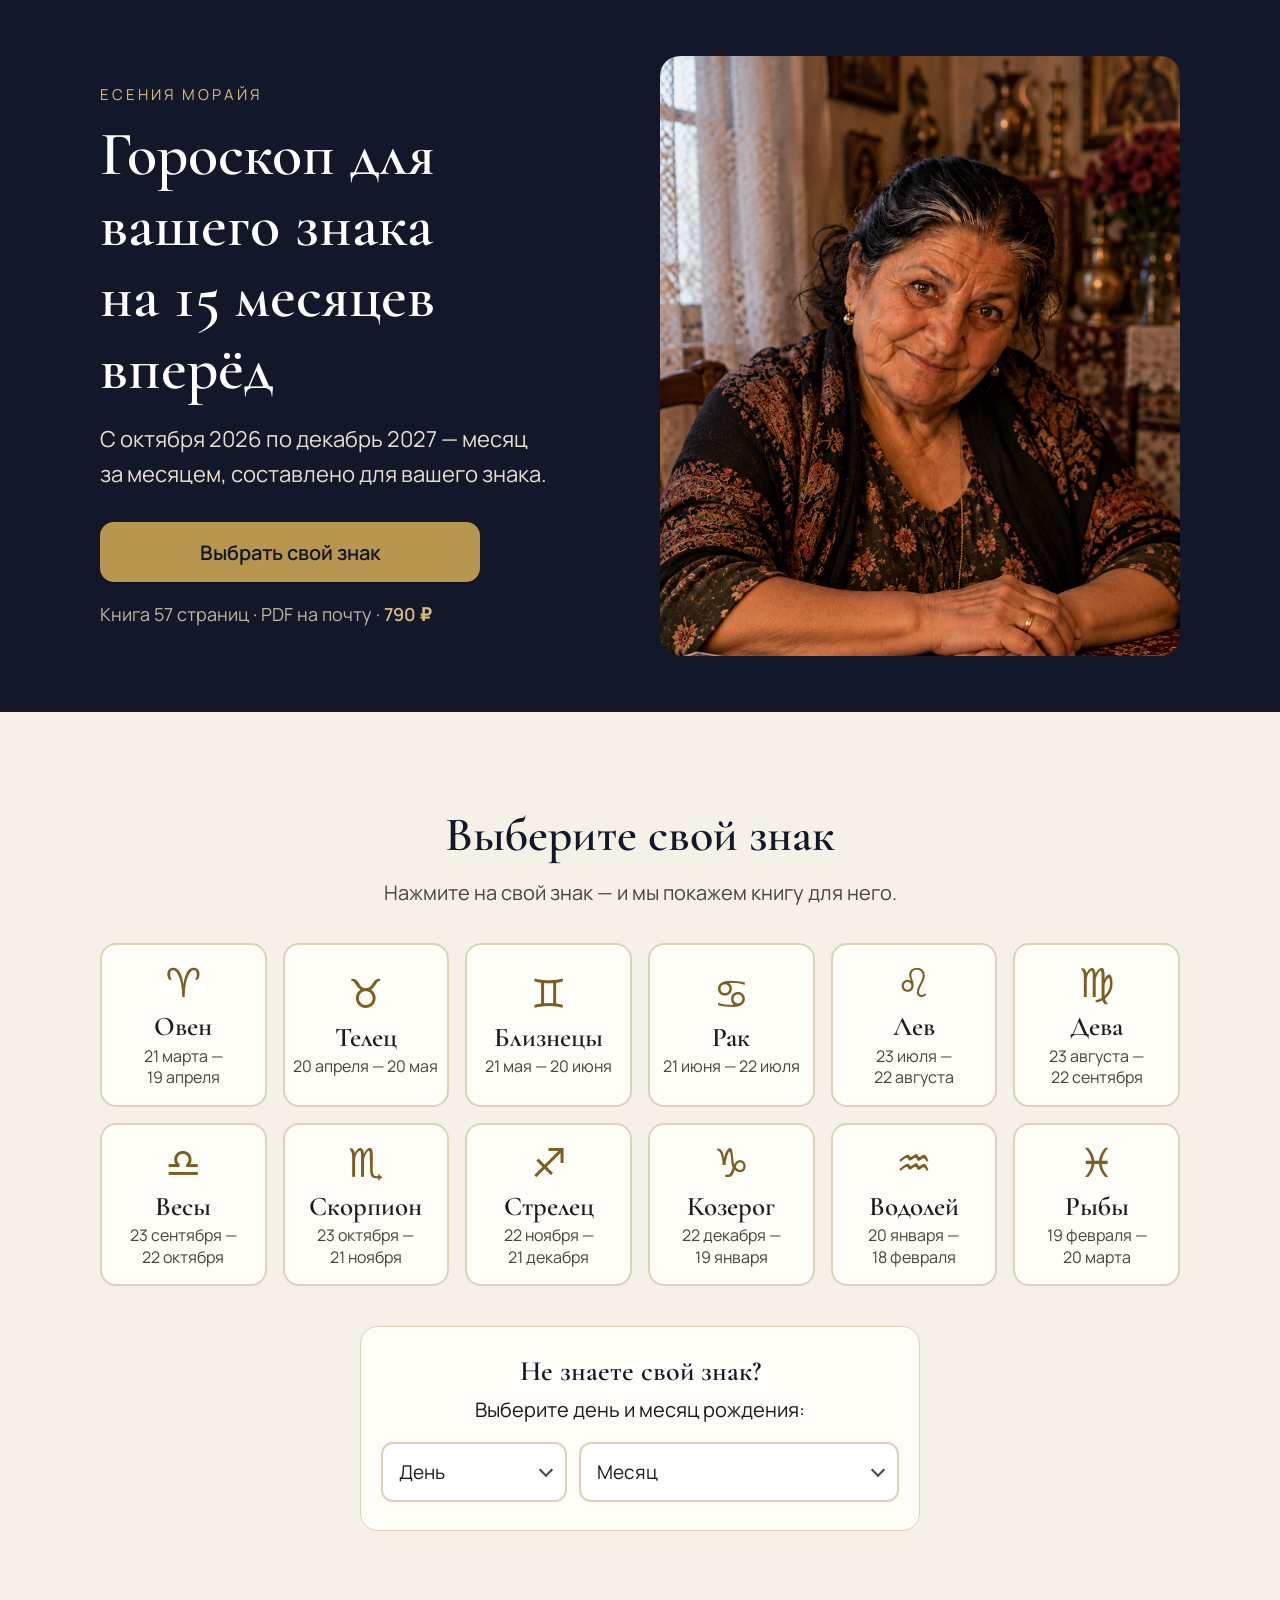
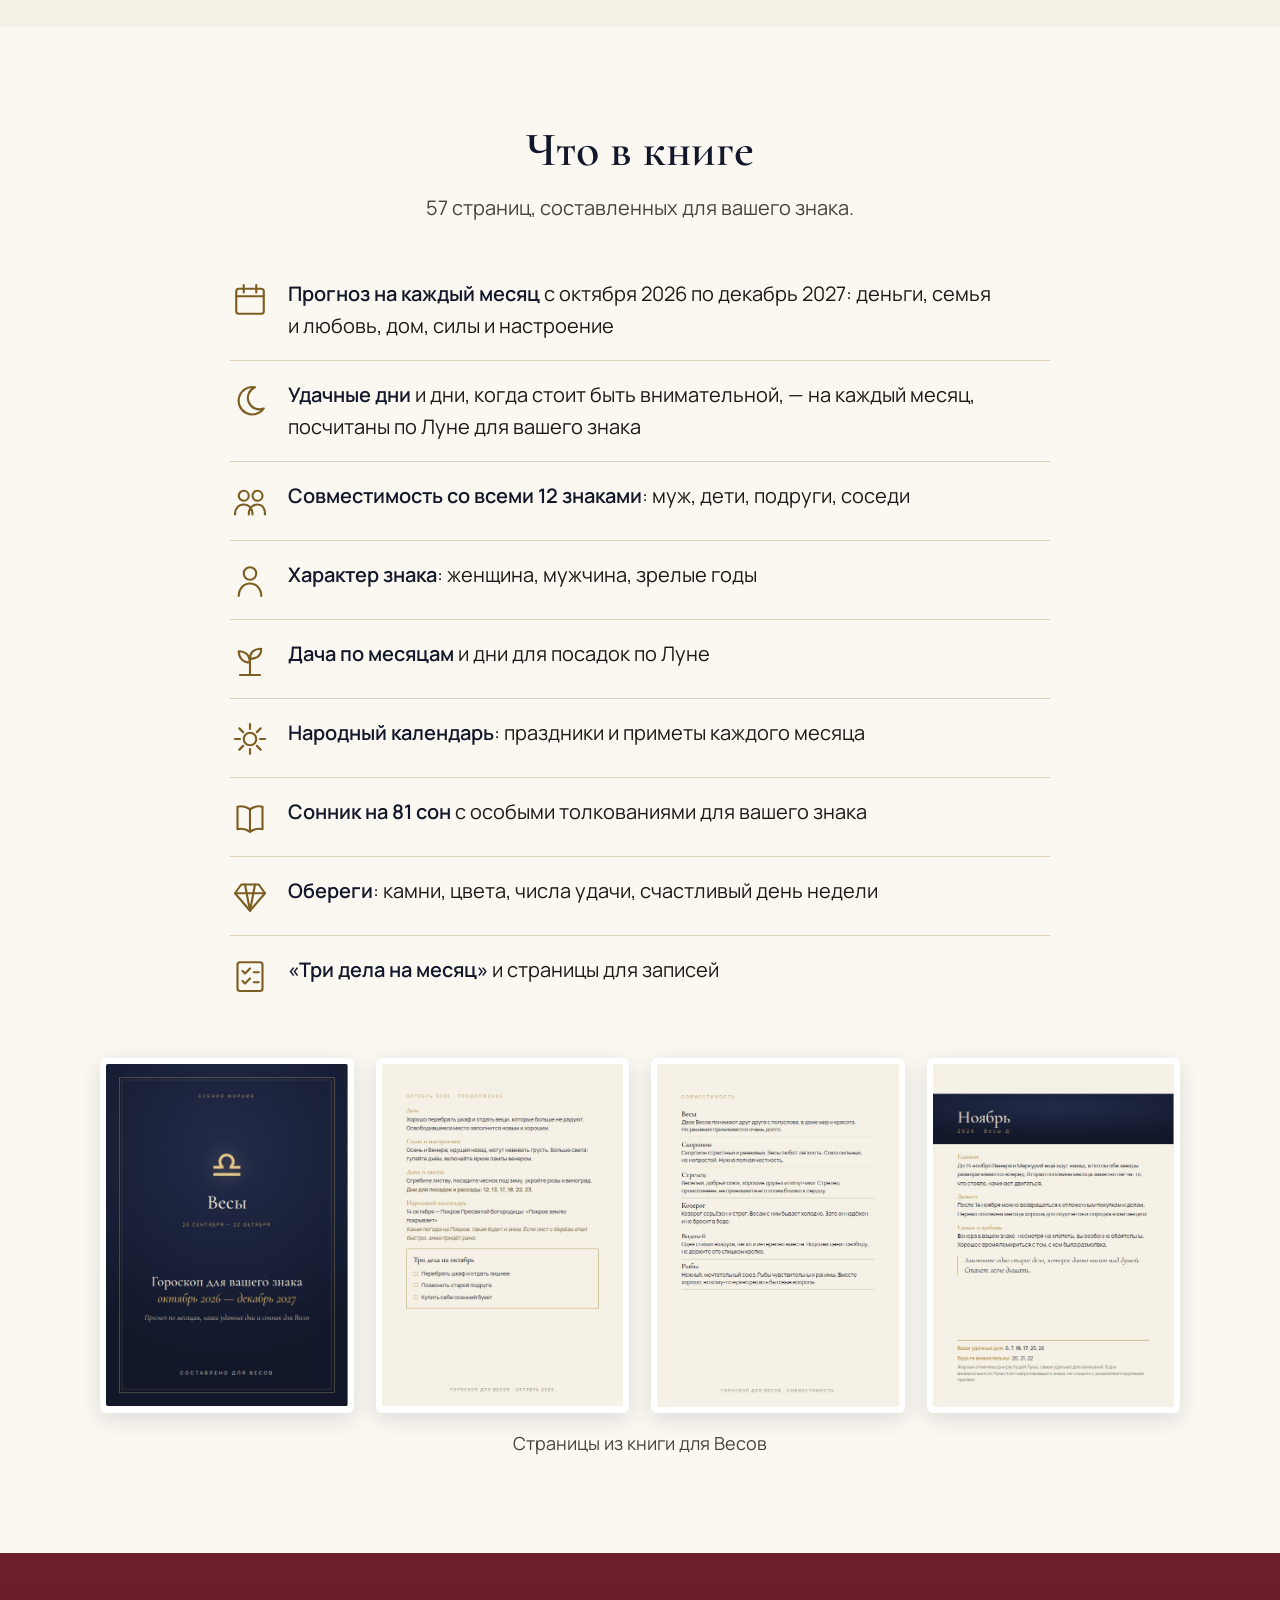
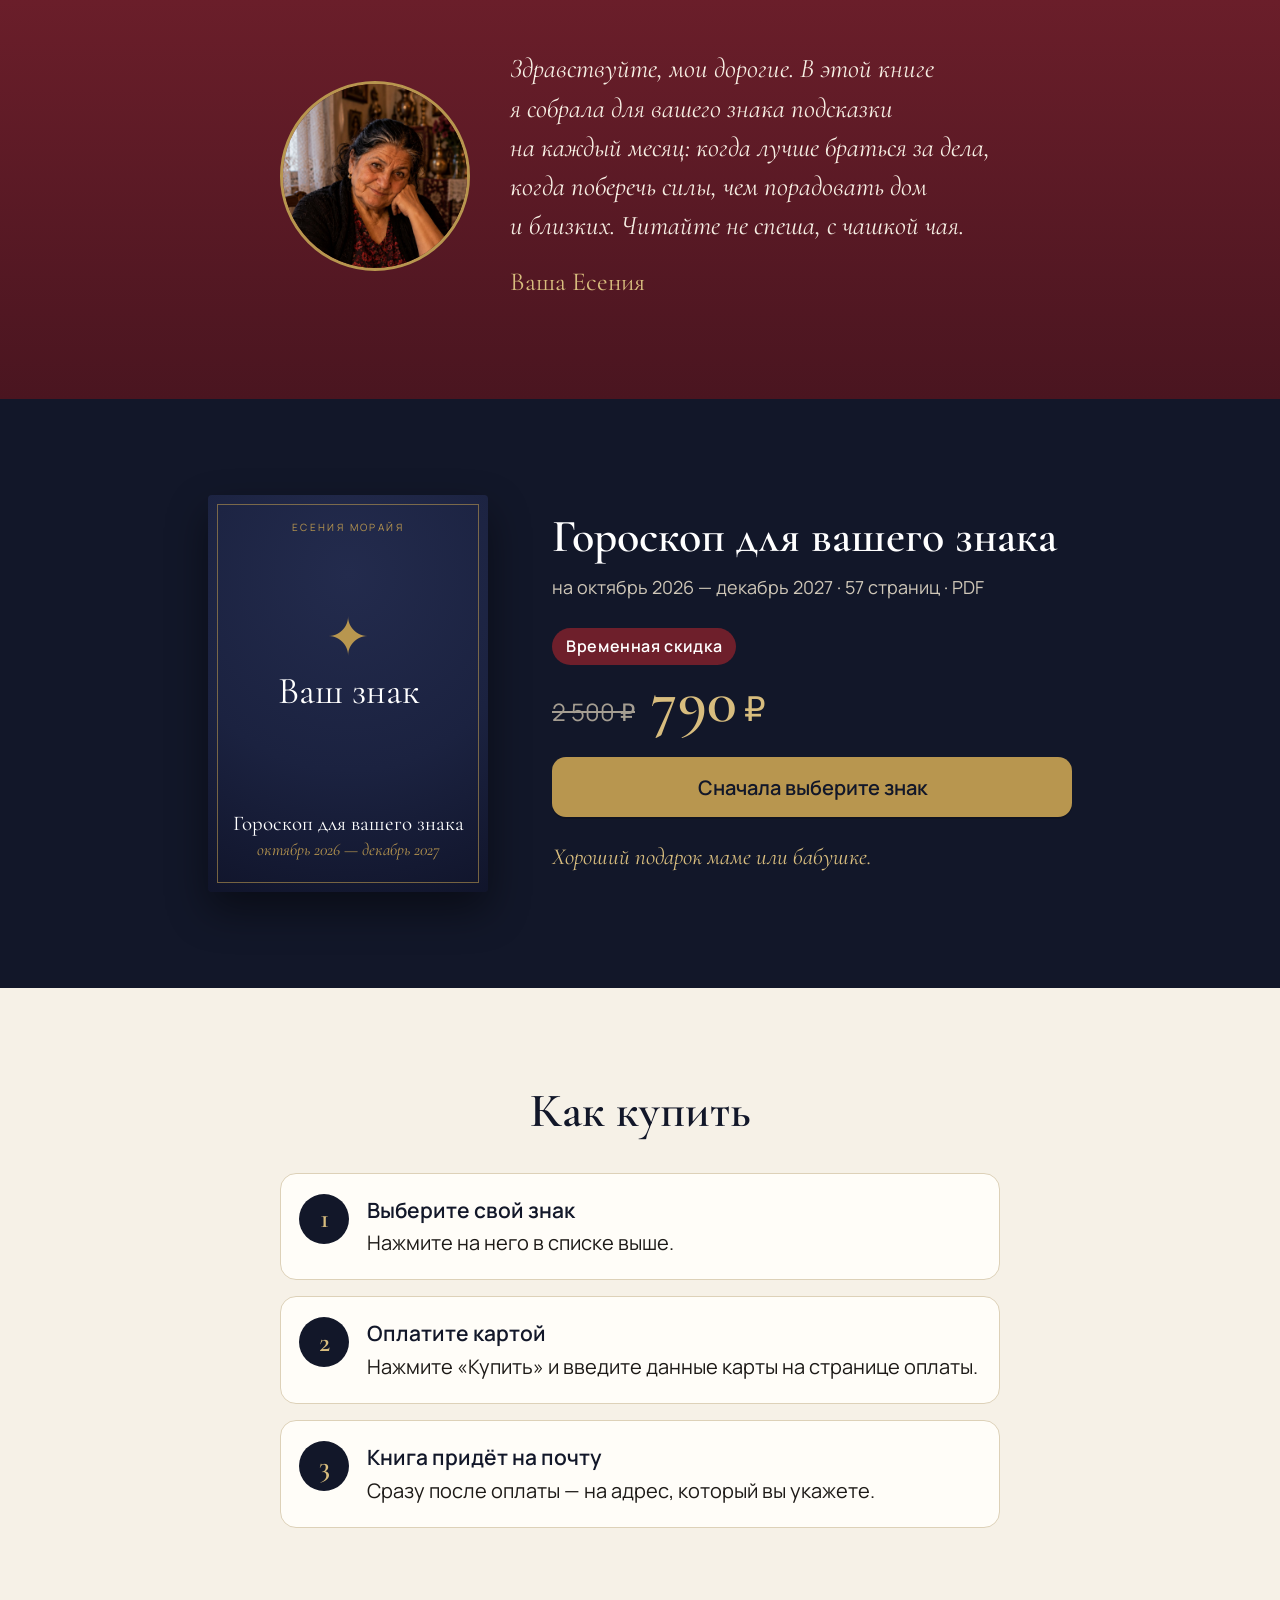
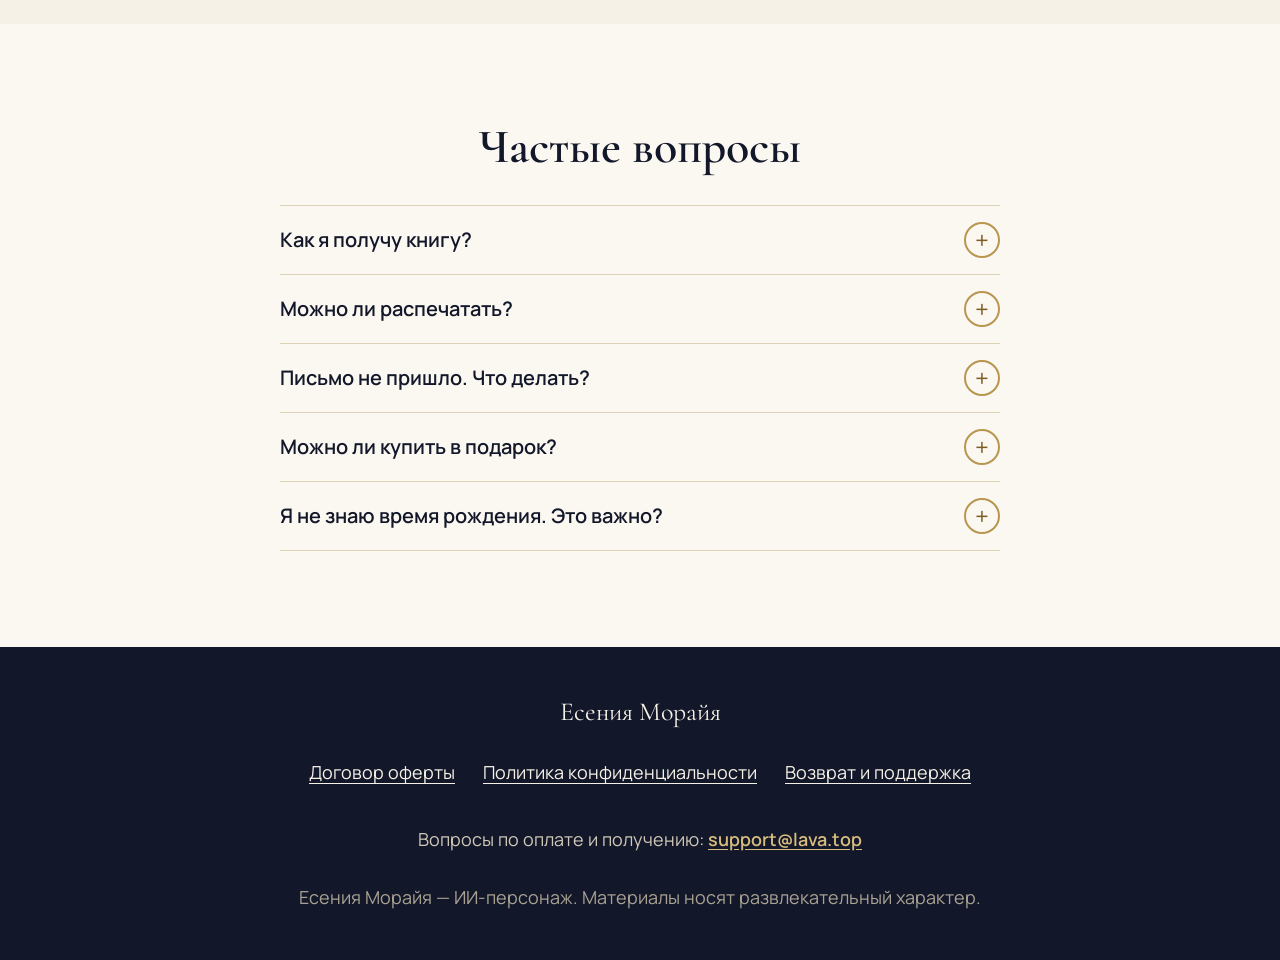
==== index.html @ c0a94998 "Сайт Есении Морайи: гороскопы для 12 знаков Co-Authored-By: Claude Opus 5.5 (1M context) <noreply@an" ====
<!doctype html>
<html lang="ru">
<head>
<meta charset="utf-8">
<meta name="viewport" content="width=device-width, initial-scale=1">
<title>Есения Морайя — гороскоп для вашего знака</title>
<meta name="description" content="Гороскоп для вашего знака на октябрь 2026 — декабрь 2027: 57 страниц. Прогноз на каждый месяц, удачные дни, совместимость, дача по Луне, сонник. PDF на почту.">
<meta property="og:type" content="website">
<meta property="og:title" content="Есения Морайя — гороскоп для вашего знака">
<meta property="og:description" content="Гороскоп для вашего знака на 15 месяцев вперёд: с октября 2026 по декабрь 2027. Книга в PDF, составлена для каждого из 12 знаков.">
<meta property="og:image" content="https://topport1.github.io/esenia-moraya/img/esenia-1.jpg">
<meta name="theme-color" content="#121729">
<link rel="icon" href="data:image/svg+xml,%3Csvg xmlns='http://www.w3.org/2000/svg' viewBox='0 0 64 64'%3E%3Crect width='64' height='64' rx='14' fill='%23121729'/%3E%3Cpath d='M40 14a19 19 0 1 0 10 31A16 16 0 0 1 40 14z' fill='%23b8964f'/%3E%3C/svg%3E">
<link rel="stylesheet" href="fonts/fonts.css">
<link rel="stylesheet" href="style.css">
<script src="config.js"></script>
</head>
<body>

<!-- 1. Первый экран -->
<header class="hero">
  <div class="wrap hero-grid">
    <figure class="hero-photo">
      <img src="img/esenia-1.jpg" width="900" height="1599" alt="Есения Морайя за столом с картами">
    </figure>
    <div class="hero-text">
      <p class="kicker">Есения Морайя</p>
      <h1>Гороскоп для вашего знака на&nbsp;15&nbsp;месяцев вперёд</h1>
      <p class="lead">С&nbsp;октября 2026 по&nbsp;декабрь 2027&nbsp;— месяц за&nbsp;месяцем, составлено для вашего знака.</p>
      <a class="btn btn-gold" href="#signs">Выбрать свой знак</a>
      <p class="hero-note">Книга 57&nbsp;страниц · PDF на&nbsp;почту · <b>790&nbsp;₽</b></p>
    </div>
  </div>
</header>

<main>

<!-- 2. Выбор знака -->
<section id="signs" class="section paper">
  <div class="wrap">
    <h2>Выберите свой знак</h2>
    <p class="sub">Нажмите на&nbsp;свой знак&nbsp;— и&nbsp;мы покажем книгу для него.</p>

    <div class="tiles" role="list">
      <button class="tile" data-z="oven" role="listitem"><span class="glyph">&#x2648;&#xFE0E;</span><span class="tname">Овен</span><span class="tdates">21&nbsp;марта&nbsp;— 19&nbsp;апреля</span></button>
      <button class="tile" data-z="telec" role="listitem"><span class="glyph">&#x2649;&#xFE0E;</span><span class="tname">Телец</span><span class="tdates">20&nbsp;апреля&nbsp;— 20&nbsp;мая</span></button>
      <button class="tile" data-z="bliznecy" role="listitem"><span class="glyph">&#x264A;&#xFE0E;</span><span class="tname">Близнецы</span><span class="tdates">21&nbsp;мая&nbsp;— 20&nbsp;июня</span></button>
      <button class="tile" data-z="rak" role="listitem"><span class="glyph">&#x264B;&#xFE0E;</span><span class="tname">Рак</span><span class="tdates">21&nbsp;июня&nbsp;— 22&nbsp;июля</span></button>
      <button class="tile" data-z="lev" role="listitem"><span class="glyph">&#x264C;&#xFE0E;</span><span class="tname">Лев</span><span class="tdates">23&nbsp;июля&nbsp;— 22&nbsp;августа</span></button>
      <button class="tile" data-z="deva" role="listitem"><span class="glyph">&#x264D;&#xFE0E;</span><span class="tname">Дева</span><span class="tdates">23&nbsp;августа&nbsp;— 22&nbsp;сентября</span></button>
      <button class="tile" data-z="vesy" role="listitem"><span class="glyph">&#x264E;&#xFE0E;</span><span class="tname">Весы</span><span class="tdates">23&nbsp;сентября&nbsp;— 22&nbsp;октября</span></button>
      <button class="tile" data-z="skorpion" role="listitem"><span class="glyph">&#x264F;&#xFE0E;</span><span class="tname">Скорпион</span><span class="tdates">23&nbsp;октября&nbsp;— 21&nbsp;ноября</span></button>
      <button class="tile" data-z="strelec" role="listitem"><span class="glyph">&#x2650;&#xFE0E;</span><span class="tname">Стрелец</span><span class="tdates">22&nbsp;ноября&nbsp;— 21&nbsp;декабря</span></button>
      <button class="tile" data-z="kozerog" role="listitem"><span class="glyph">&#x2651;&#xFE0E;</span><span class="tname">Козерог</span><span class="tdates">22&nbsp;декабря&nbsp;— 19&nbsp;января</span></button>
      <button class="tile" data-z="vodoley" role="listitem"><span class="glyph">&#x2652;&#xFE0E;</span><span class="tname">Водолей</span><span class="tdates">20&nbsp;января&nbsp;— 18&nbsp;февраля</span></button>
      <button class="tile" data-z="ryby" role="listitem"><span class="glyph">&#x2653;&#xFE0E;</span><span class="tname">Рыбы</span><span class="tdates">19&nbsp;февраля&nbsp;— 20&nbsp;марта</span></button>
    </div>

    <div class="helper">
      <h3>Не знаете свой знак?</h3>
      <p>Выберите день и&nbsp;месяц рождения:</p>
      <div class="helper-row">
        <label class="sel"><span class="vh">День рождения</span>
          <select id="bday" aria-label="День рождения"><option value="">День</option></select>
        </label>
        <label class="sel"><span class="vh">Месяц рождения</span>
          <select id="bmonth" aria-label="Месяц рождения">
            <option value="">Месяц</option>
            <option value="1">января</option><option value="2">февраля</option><option value="3">марта</option>
            <option value="4">апреля</option><option value="5">мая</option><option value="6">июня</option>
            <option value="7">июля</option><option value="8">августа</option><option value="9">сентября</option>
            <option value="10">октября</option><option value="11">ноября</option><option value="12">декабря</option>
          </select>
        </label>
      </div>
      <p class="helper-result" id="helperResult" aria-live="polite"></p>
    </div>
  </div>
</section>

<!-- 3. Что внутри -->
<section id="inside" class="section">
  <div class="wrap">
    <h2>Что в&nbsp;книге</h2>
    <p class="sub">57&nbsp;страниц, составленных для вашего знака.</p>

    <ul class="inside">
      <li><svg viewBox="0 0 32 32" aria-hidden="true"><rect x="5" y="7" width="22" height="20" rx="2"/><path d="M5 13h22M11 4v6M21 4v6"/></svg>
        <div><b>Прогноз на&nbsp;каждый месяц</b> с&nbsp;октября 2026 по&nbsp;декабрь 2027: деньги, семья и&nbsp;любовь, дом, силы и&nbsp;настроение</div></li>
      <li><svg viewBox="0 0 32 32" aria-hidden="true"><path d="M20 5a11 11 0 1 0 7 17A9 9 0 0 1 20 5z"/></svg>
        <div><b>Удачные дни</b> и&nbsp;дни, когда стоит быть внимательной,&nbsp;— на&nbsp;каждый месяц, посчитаны по&nbsp;Луне для вашего знака</div></li>
      <li><svg viewBox="0 0 32 32" aria-hidden="true"><circle cx="11" cy="11" r="4"/><circle cx="22" cy="11" r="4"/><path d="M4 26c0-5 3-8 7-8s7 3 7 8M15 26c0-5 3-8 7-8s6 3 6 8"/></svg>
        <div><b>Совместимость со&nbsp;всеми 12&nbsp;знаками</b>: муж, дети, подруги, соседи</div></li>
      <li><svg viewBox="0 0 32 32" aria-hidden="true"><circle cx="16" cy="10" r="5"/><path d="M7 28c0-6 4-10 9-10s9 4 9 10"/></svg>
        <div><b>Характер знака</b>: женщина, мужчина, зрелые годы</div></li>
      <li><svg viewBox="0 0 32 32" aria-hidden="true"><path d="M16 28V14M16 18c-6 0-9-4-9-9 6 0 9 4 9 9zM16 15c0-5 3-8 9-8 0 5-3 8-9 8zM8 28h16"/></svg>
        <div><b>Дача по&nbsp;месяцам</b> и&nbsp;дни для посадок по&nbsp;Луне</div></li>
      <li><svg viewBox="0 0 32 32" aria-hidden="true"><circle cx="16" cy="16" r="5"/><path d="M16 4v4M16 24v4M4 16h4M24 16h4M7.5 7.5l3 3M21.5 21.5l3 3M7.5 24.5l3-3M21.5 10.5l3-3"/></svg>
        <div><b>Народный календарь</b>: праздники и&nbsp;приметы каждого месяца</div></li>
      <li><svg viewBox="0 0 32 32" aria-hidden="true"><path d="M6 7c4-1 7 0 10 2 3-2 6-3 10-2v18c-4-1-7 0-10 2-3-2-6-3-10-2z"/><path d="M16 9v18"/></svg>
        <div><b>Сонник на&nbsp;81&nbsp;сон</b> с&nbsp;особыми толкованиями для вашего знака</div></li>
      <li><svg viewBox="0 0 32 32" aria-hidden="true"><path d="M9 6h14l5 7-12 14L4 13z"/><path d="M4 13h24M12 6l4 21M20 6l-4 21"/></svg>
        <div><b>Обереги</b>: камни, цвета, числа удачи, счастливый день недели</div></li>
      <li><svg viewBox="0 0 32 32" aria-hidden="true"><rect x="6" y="5" width="20" height="23" rx="2"/><path d="M10 12l2 2 4-4M10 20l2 2 4-4M19 13h4M19 21h4"/></svg>
        <div><b>«Три дела на&nbsp;месяц»</b> и&nbsp;страницы для записей</div></li>
    </ul>

    <div class="previews">
      <figure><img src="img/preview-cover.jpg" width="560" height="794" loading="lazy" alt="Обложка книги для Весов"></figure>
      <figure><img src="img/preview-month.jpg" width="560" height="794" loading="lazy" alt="Страница с прогнозом на ноябрь"></figure>
      <figure><img src="img/preview-compat.jpg" width="560" height="795" loading="lazy" alt="Страница о совместимости"></figure>
      <figure><img src="img/preview-month2.jpg" width="560" height="795" loading="lazy" alt="Страница декабря: дача, народный календарь, три дела на месяц"></figure>
    </div>
    <p class="caption">Страницы из&nbsp;книги для Весов</p>
  </div>
</section>

<!-- 4. Письмо Есении -->
<section class="section letter-sec">
  <div class="wrap narrow">
    <div class="letter">
      <img class="letter-photo" src="img/esenia-2.jpg" width="900" height="1599" loading="lazy" alt="Есения Морайя">
      <div>
        <p class="letter-text">Здравствуйте, мои дорогие. В&nbsp;этой книге я&nbsp;собрала для вашего знака подсказки на&nbsp;каждый месяц: когда лучше браться за&nbsp;дела, когда поберечь силы, чем порадовать дом и&nbsp;близких. Читайте не&nbsp;спеша, с&nbsp;чашкой чая.</p>
        <p class="letter-sign">Ваша Есения</p>
      </div>
    </div>
  </div>
</section>

<!-- 5. Предложение -->
<section id="offer" class="section night">
  <div class="wrap offer">
    <div class="cover" aria-hidden="true">
      <div class="cover-in">
        <span class="cover-top">Есения Морайя</span>
        <span class="cover-glyph" id="coverGlyph">&#x2726;&#xFE0E;</span>
        <span class="cover-name" id="coverName">Ваш знак</span>
        <span class="cover-dates" id="coverDates">&nbsp;</span>
        <span class="cover-title">Гороскоп для вашего знака</span>
        <span class="cover-period">октябрь 2026&nbsp;— декабрь 2027</span>
      </div>
    </div>
    <div class="offer-text">
      <h2 id="offerTitle">Гороскоп для вашего знака</h2>
      <p class="offer-sub">на&nbsp;октябрь 2026&nbsp;— декабрь 2027 · 57&nbsp;страниц · PDF</p>
      <div class="price">
        <span class="price-label">Временная скидка</span>
        <span class="price-row"><s class="old">2&nbsp;500&nbsp;₽</s> <span class="new">790<span class="rub">&nbsp;₽</span></span></span>
      </div>
      <a class="btn btn-gold btn-wide" id="buyBtn" href="#signs">Сначала выберите знак</a>
      <p class="buy-note" id="buyNote" hidden>Ссылка на&nbsp;оплату скоро появится</p>
      <p class="offer-change" id="offerChange" hidden><a href="#signs">Выбрать другой знак</a></p>
      <p class="gift">Хороший подарок маме или бабушке.</p>
    </div>
  </div>
</section>

<!-- 6. Как купить -->
<section id="how" class="section paper">
  <div class="wrap narrow">
    <h2>Как купить</h2>
    <ol class="steps">
      <li><span class="num">1</span><div><b>Выберите свой знак</b><br>Нажмите на&nbsp;него в&nbsp;списке выше.</div></li>
      <li><span class="num">2</span><div><b>Оплатите картой</b><br>Нажмите «Купить» и&nbsp;введите данные карты на&nbsp;странице оплаты.</div></li>
      <li><span class="num">3</span><div><b>Книга придёт на&nbsp;почту</b><br>Сразу после оплаты&nbsp;— на&nbsp;адрес, который вы укажете.</div></li>
    </ol>
  </div>
</section>

<!-- 7. Вопросы -->
<section id="faq" class="section">
  <div class="wrap narrow">
    <h2>Частые вопросы</h2>
    <div class="faq">
      <details>
        <summary>Как я получу книгу?</summary>
        <p>Сразу после оплаты на&nbsp;вашу электронную почту придёт письмо со&nbsp;ссылкой на&nbsp;файл PDF. Нажмите на&nbsp;ссылку&nbsp;— книга откроется на&nbsp;телефоне или компьютере.</p>
      </details>
      <details>
        <summary>Можно ли распечатать?</summary>
        <p>Да. Файл можно читать на&nbsp;телефоне, а&nbsp;можно распечатать дома или в&nbsp;любом копицентре.</p>
      </details>
      <details>
        <summary>Письмо не&nbsp;пришло. Что делать?</summary>
        <p>Сначала загляните в&nbsp;папку «Спам» или «Рассылки». Если письма нет и&nbsp;там, напишите на&nbsp;<a class="mail" href="mailto:support@lava.top">support@lava.top</a>&nbsp;— укажите почту, с&nbsp;которой платили, и&nbsp;ваш знак.</p>
      </details>
      <details>
        <summary>Можно ли купить в&nbsp;подарок?</summary>
        <p>Конечно. Выберите знак того, кому дарите, при оплате укажите свою почту, а&nbsp;потом перешлите письмо или распечатайте книгу.</p>
      </details>
      <details>
        <summary>Я не&nbsp;знаю время рождения. Это важно?</summary>
        <p>Нет, не&nbsp;нужно. Книга составлена для знака, поэтому достаточно даты рождения&nbsp;— дня и&nbsp;месяца.</p>
      </details>
    </div>
  </div>
</section>

</main>

<!-- 8. Подвал -->
<footer class="footer">
  <div class="wrap">
    <p class="footer-name">Есения Морайя</p>
    <nav class="footer-links">
      <a href="oferta.html">Договор оферты</a>
      <a href="privacy.html">Политика конфиденциальности</a>
      <a href="refund.html">Возврат и&nbsp;поддержка</a>
    </nav>
    <p>Вопросы по&nbsp;оплате и&nbsp;получению: <a class="mail" href="mailto:support@lava.top">support@lava.top</a></p>
    <p class="disc">Есения Морайя&nbsp;— ИИ-персонаж. Материалы носят развлекательный характер.</p>
  </div>
</footer>

<!-- Нижняя панель на телефоне -->
<div class="stickybar" id="stickybar" aria-hidden="true">
  <span class="sb-price"><s>2&nbsp;500&nbsp;₽</s> <b>790<span class="rub">&nbsp;₽</span></b></span>
  <a class="btn btn-gold sb-btn" id="sbBtn" href="#signs" tabindex="-1">Выбрать знак</a>
</div>

<script>
(function () {
  var SIGNS = {
    oven:     { name: 'Овен',     gen: 'Овна',      glyph: '♈', dates: '21 марта — 19 апреля',      start: [3, 21] },
    telec:    { name: 'Телец',    gen: 'Тельца',    glyph: '♉', dates: '20 апреля — 20 мая',        start: [4, 20] },
    bliznecy: { name: 'Близнецы', gen: 'Близнецов', glyph: '♊', dates: '21 мая — 20 июня',          start: [5, 21] },
    rak:      { name: 'Рак',      gen: 'Рака',      glyph: '♋', dates: '21 июня — 22 июля',         start: [6, 21] },
    lev:      { name: 'Лев',      gen: 'Льва',      glyph: '♌', dates: '23 июля — 22 августа',      start: [7, 23] },
    deva:     { name: 'Дева',     gen: 'Девы',      glyph: '♍', dates: '23 августа — 22 сентября',  start: [8, 23] },
    vesy:     { name: 'Весы',     gen: 'Весов',     glyph: '♎', dates: '23 сентября — 22 октября',  start: [9, 23] },
    skorpion: { name: 'Скорпион', gen: 'Скорпиона', glyph: '♏', dates: '23 октября — 21 ноября',    start: [10, 23] },
    strelec:  { name: 'Стрелец',  gen: 'Стрельца',  glyph: '♐', dates: '22 ноября — 21 декабря',    start: [11, 22] },
    kozerog:  { name: 'Козерог',  gen: 'Козерога',  glyph: '♑', dates: '22 декабря — 19 января',    start: [12, 22] },
    vodoley:  { name: 'Водолей',  gen: 'Водолея',   glyph: '♒', dates: '20 января — 18 февраля',    start: [1, 20] },
    ryby:     { name: 'Рыбы',     gen: 'Рыб',       glyph: '♓', dates: '19 февраля — 20 марта',     start: [2, 19] }
  };
  var VS = '︎', NB = ' ';
  var cfg = window.SITE || {}, buy = cfg.buy || {};
  var $ = function (id) { return document.getElementById(id); };
  var tiles = document.querySelectorAll('.tile');
  var current = null;

  function nb(s) { return s.replace(/ (—)/g, NB + '$1').replace(/(\d) /g, '$1' + NB); }

  function link(slug) {
    var u = buy[slug];
    return (typeof u === 'string' && /^https?:\/\//.test(u.trim())) ? u.trim() : '';
  }

  function scrollToEl(el) {
    var smooth = !window.matchMedia('(prefers-reduced-motion: reduce)').matches;
    el.scrollIntoView({ behavior: smooth ? 'smooth' : 'auto', block: 'start' });
  }

  function select(slug, opts) {
    var s = SIGNS[slug];
    if (!s) return;
    current = slug;
    opts = opts || {};
    tiles.forEach(function (t) {
      var on = t.getAttribute('data-z') === slug;
      t.classList.toggle('on', on);
      t.setAttribute('aria-pressed', on ? 'true' : 'false');
    });
    $('offerTitle').textContent = 'Гороскоп для' + NB + s.gen;
    $('coverGlyph').textContent = s.glyph + VS;
    $('coverName').textContent = s.name;
    $('coverDates').textContent = nb(s.dates);
    var url = link(slug), btn = $('buyBtn'), sb = $('sbBtn');
    btn.textContent = 'Купить книгу для' + NB + s.gen;
    sb.textContent = 'Купить';
    if (url) {
      btn.href = url; sb.href = url;
      btn.removeAttribute('data-nolink');
      $('buyNote').hidden = true;
    } else {
      btn.href = '#offer'; sb.href = '#offer';
      btn.setAttribute('data-nolink', '1');
      $('buyNote').hidden = false;
    }
    $('offerChange').hidden = false;
    try { sessionStorage.setItem('esenia_z', slug); } catch (e) {}
    if (opts.scroll) scrollToEl($('offer'));
  }

  tiles.forEach(function (t) {
    t.setAttribute('aria-pressed', 'false');
    t.addEventListener('click', function () { select(t.getAttribute('data-z'), { scroll: true }); });
  });

  // Кнопка покупки без ссылки: не уводим со страницы, а показываем пометку
  $('buyBtn').addEventListener('click', function (e) {
    if (!current) { e.preventDefault(); scrollToEl($('signs')); return; }
    if (this.getAttribute('data-nolink')) { e.preventDefault(); $('buyNote').hidden = false; }
  });
  $('sbBtn').addEventListener('click', function (e) {
    if (!current) { e.preventDefault(); scrollToEl($('signs')); return; }
    if (!link(current)) { e.preventDefault(); scrollToEl($('offer')); }
  });

  // Подсказка по дате рождения
  var dSel = $('bday'), mSel = $('bmonth');
  for (var d = 1; d <= 31; d++) {
    var o = document.createElement('option'); o.value = d; o.textContent = d; dSel.appendChild(o);
  }
  function signByDate(day, month) {
    var key = month * 100 + day, best = 'kozerog', bestKey = -1;
    Object.keys(SIGNS).forEach(function (k) {
      var st = SIGNS[k].start, sk = st[0] * 100 + st[1];
      if (sk <= key && sk > bestKey) { best = k; bestKey = sk; }
    });
    return best;
  }
  function onDate() {
    var day = +dSel.value, month = +mSel.value;
    if (!day || !month) { $('helperResult').textContent = ''; return; }
    if (day > new Date(2000, month, 0).getDate()) { $('helperResult').textContent = 'Такой даты нет — проверьте день и месяц.'; return; }
    var slug = signByDate(day, month);
    $('helperResult').innerHTML = 'Ваш знак&nbsp;— <b>' + SIGNS[slug].name + '</b>';
    select(slug);
    setTimeout(function () { scrollToEl($('offer')); }, 1200);
  }
  dSel.addEventListener('change', onDate);
  mSel.addEventListener('change', onDate);

  // Предвыбор знака: ?z=slug, иначе выбор в этой вкладке
  var fromUrl = null;
  try { fromUrl = new URLSearchParams(location.search).get('z'); } catch (e) {}
  var saved = null;
  try { saved = sessionStorage.getItem('esenia_z'); } catch (e) {}
  if (fromUrl && SIGNS[fromUrl]) select(fromUrl);
  else if (saved && SIGNS[saved]) select(saved);

  // Нижняя панель: после первого экрана, прячется у блока с ценой
  var bar = $('stickybar'), hero = document.querySelector('.hero'), offer = $('offer'), signsSec = $('signs'), foot = document.querySelector('.footer');
  function vis(el) { var r = el.getBoundingClientRect(); return r.top < window.innerHeight && r.bottom > 0; }
  function upd() {
    var show = hero.getBoundingClientRect().bottom < 0 && !vis(offer) && !vis(foot) && !vis(signsSec);
    bar.classList.toggle('on', show);
    bar.setAttribute('aria-hidden', show ? 'false' : 'true');
    $('sbBtn').tabIndex = show ? 0 : -1;
  }
  window.addEventListener('scroll', upd, { passive: true });
  window.addEventListener('resize', upd);
  upd();
})();
</script>
</body>
</html>
---- fonts/fonts.css ----
@font-face{font-family:'Cormorant Garamond';font-style:italic;font-weight:400;font-display:swap;src:url('CormorantGaramond-400i-cyrillic.woff2') format('woff2');unicode-range:U+0301, U+0400-045F, U+0490-0491, U+04B0-04B1, U+2116;}
@font-face{font-family:'Cormorant Garamond';font-style:italic;font-weight:400;font-display:swap;src:url('CormorantGaramond-400i-latin.woff2') format('woff2');unicode-range:U+0000-00FF, U+0131, U+0152-0153, U+02BB-02BC, U+02C6, U+02DA, U+02DC, U+0304, U+0308, U+0329, U+2000-206F, U+20AC, U+2122, U+2191, U+2193, U+2212, U+2215, U+FEFF, U+FFFD;}
@font-face{font-family:'Cormorant Garamond';font-style:italic;font-weight:500;font-display:swap;src:url('CormorantGaramond-500i-cyrillic.woff2') format('woff2');unicode-range:U+0301, U+0400-045F, U+0490-0491, U+04B0-04B1, U+2116;}
@font-face{font-family:'Cormorant Garamond';font-style:italic;font-weight:500;font-display:swap;src:url('CormorantGaramond-500i-latin.woff2') format('woff2');unicode-range:U+0000-00FF, U+0131, U+0152-0153, U+02BB-02BC, U+02C6, U+02DA, U+02DC, U+0304, U+0308, U+0329, U+2000-206F, U+20AC, U+2122, U+2191, U+2193, U+2212, U+2215, U+FEFF, U+FFFD;}
@font-face{font-family:'Cormorant Garamond';font-style:normal;font-weight:400;font-display:swap;src:url('CormorantGaramond-400-cyrillic.woff2') format('woff2');unicode-range:U+0301, U+0400-045F, U+0490-0491, U+04B0-04B1, U+2116;}
@font-face{font-family:'Cormorant Garamond';font-style:normal;font-weight:400;font-display:swap;src:url('CormorantGaramond-400-latin.woff2') format('woff2');unicode-range:U+0000-00FF, U+0131, U+0152-0153, U+02BB-02BC, U+02C6, U+02DA, U+02DC, U+0304, U+0308, U+0329, U+2000-206F, U+20AC, U+2122, U+2191, U+2193, U+2212, U+2215, U+FEFF, U+FFFD;}
@font-face{font-family:'Cormorant Garamond';font-style:normal;font-weight:500;font-display:swap;src:url('CormorantGaramond-500-cyrillic.woff2') format('woff2');unicode-range:U+0301, U+0400-045F, U+0490-0491, U+04B0-04B1, U+2116;}
@font-face{font-family:'Cormorant Garamond';font-style:normal;font-weight:500;font-display:swap;src:url('CormorantGaramond-500-latin.woff2') format('woff2');unicode-range:U+0000-00FF, U+0131, U+0152-0153, U+02BB-02BC, U+02C6, U+02DA, U+02DC, U+0304, U+0308, U+0329, U+2000-206F, U+20AC, U+2122, U+2191, U+2193, U+2212, U+2215, U+FEFF, U+FFFD;}
@font-face{font-family:'Cormorant Garamond';font-style:normal;font-weight:600;font-display:swap;src:url('CormorantGaramond-600-cyrillic.woff2') format('woff2');unicode-range:U+0301, U+0400-045F, U+0490-0491, U+04B0-04B1, U+2116;}
@font-face{font-family:'Cormorant Garamond';font-style:normal;font-weight:600;font-display:swap;src:url('CormorantGaramond-600-latin.woff2') format('woff2');unicode-range:U+0000-00FF, U+0131, U+0152-0153, U+02BB-02BC, U+02C6, U+02DA, U+02DC, U+0304, U+0308, U+0329, U+2000-206F, U+20AC, U+2122, U+2191, U+2193, U+2212, U+2215, U+FEFF, U+FFFD;}
@font-face{font-family:'Manrope';font-style:normal;font-weight:300;font-display:swap;src:url('Manrope-300-cyrillic.woff2') format('woff2');unicode-range:U+0301, U+0400-045F, U+0490-0491, U+04B0-04B1, U+2116;}
@font-face{font-family:'Manrope';font-style:normal;font-weight:300;font-display:swap;src:url('Manrope-300-latin.woff2') format('woff2');unicode-range:U+0000-00FF, U+0131, U+0152-0153, U+02BB-02BC, U+02C6, U+02DA, U+02DC, U+0304, U+0308, U+0329, U+2000-206F, U+20AC, U+2122, U+2191, U+2193, U+2212, U+2215, U+FEFF, U+FFFD;}
@font-face{font-family:'Manrope';font-style:normal;font-weight:400;font-display:swap;src:url('Manrope-400-cyrillic.woff2') format('woff2');unicode-range:U+0301, U+0400-045F, U+0490-0491, U+04B0-04B1, U+2116;}
@font-face{font-family:'Manrope';font-style:normal;font-weight:400;font-display:swap;src:url('Manrope-400-latin.woff2') format('woff2');unicode-range:U+0000-00FF, U+0131, U+0152-0153, U+02BB-02BC, U+02C6, U+02DA, U+02DC, U+0304, U+0308, U+0329, U+2000-206F, U+20AC, U+2122, U+2191, U+2193, U+2212, U+2215, U+FEFF, U+FFFD;}
@font-face{font-family:'Manrope';font-style:normal;font-weight:500;font-display:swap;src:url('Manrope-500-cyrillic.woff2') format('woff2');unicode-range:U+0301, U+0400-045F, U+0490-0491, U+04B0-04B1, U+2116;}
@font-face{font-family:'Manrope';font-style:normal;font-weight:500;font-display:swap;src:url('Manrope-500-latin.woff2') format('woff2');unicode-range:U+0000-00FF, U+0131, U+0152-0153, U+02BB-02BC, U+02C6, U+02DA, U+02DC, U+0304, U+0308, U+0329, U+2000-206F, U+20AC, U+2122, U+2191, U+2193, U+2212, U+2215, U+FEFF, U+FFFD;}
@font-face{font-family:'Manrope';font-style:normal;font-weight:600;font-display:swap;src:url('Manrope-600-cyrillic.woff2') format('woff2');unicode-range:U+0301, U+0400-045F, U+0490-0491, U+04B0-04B1, U+2116;}
@font-face{font-family:'Manrope';font-style:normal;font-weight:600;font-display:swap;src:url('Manrope-600-latin.woff2') format('woff2');unicode-range:U+0000-00FF, U+0131, U+0152-0153, U+02BB-02BC, U+02C6, U+02DA, U+02DC, U+0304, U+0308, U+0329, U+2000-206F, U+20AC, U+2122, U+2191, U+2193, U+2212, U+2215, U+FEFF, U+FFFD;}
---- style.css ----
:root{
  --night:#121729;
  --night-2:#1b2240;
  --paper:#f6f1e7;
  --paper-2:#efe7d6;
  --gold:#b8964f;
  --gold-light:#d8bd7e;
  --gold-text:#7d5e22;      /* золото для текста на бумаге (контраст) */
  --wine:#6e1f2b;
  --wine-2:#4a1520;
  --ink:#1d1a17;
  --ink-soft:#4a433b;
  --line:#ddd1b8;
  --serif:'Cormorant Garamond', Georgia, 'Times New Roman', serif;
  --sans:'Manrope', 'Segoe UI', Roboto, Arial, sans-serif;
  --glyph:'DejaVu Sans', 'Segoe UI Symbol', 'Noto Sans Symbols', 'Apple Symbols', sans-serif;
}

*,*::before,*::after{box-sizing:border-box}
html{-webkit-text-size-adjust:100%;scroll-padding-top:12px}
body{
  margin:0;
  background:#fbf8f2;
  color:var(--ink);
  font-family:var(--sans);
  font-size:19px;
  line-height:1.6;
  overflow-x:hidden;
}
img{max-width:100%;display:block}
a{color:inherit}
b{font-weight:600}
h1,h2,h3{font-family:var(--serif);font-weight:600;line-height:1.15;margin:0}
h2{font-size:38px;text-align:center;color:var(--night)}
p{margin:0}
.vh{position:absolute;width:1px;height:1px;overflow:hidden;clip:rect(0 0 0 0);white-space:nowrap}

.wrap{max-width:1120px;margin:0 auto;padding:0 20px}
.narrow{max-width:760px}
.section{padding:64px 0}
.paper{background:var(--paper)}
.night{background:var(--night);color:var(--paper)}
.sub{text-align:center;color:var(--ink-soft);margin:14px auto 0;max-width:34em}

/* Кнопки */
.btn{
  display:inline-flex;align-items:center;justify-content:center;
  min-height:60px;padding:14px 30px;
  border-radius:14px;border:0;
  font-family:var(--sans);font-size:20px;font-weight:600;line-height:1.25;
  text-decoration:none;text-align:center;cursor:pointer;
  transition:background-color .2s, transform .2s;
}
.btn-gold{background:var(--gold);color:var(--night);box-shadow:0 2px 0 rgba(0,0,0,.18)}
.btn-gold:hover{background:var(--gold-light)}
.btn-gold:active{transform:translateY(1px)}
.btn:focus-visible,.tile:focus-visible,select:focus-visible,summary:focus-visible,a:focus-visible{outline:3px solid var(--gold);outline-offset:3px}

/* 1. Первый экран */
.hero{background:var(--night);color:var(--paper);padding:0 0 52px}
.hero-grid{padding:0}
.hero-photo{margin:0;position:relative;height:min(118vw,520px);overflow:hidden}
.hero-photo img{width:100%;height:100%;object-fit:cover;object-position:50% 22%}
.hero-photo::after{content:"";position:absolute;inset:auto 0 0 0;height:38%;background:linear-gradient(to bottom,rgba(18,23,41,0),var(--night))}
.hero-text{padding:0 20px;margin-top:-34px;position:relative;text-align:center}
.kicker{font-size:15px;letter-spacing:.2em;text-transform:uppercase;color:var(--gold-light);margin-bottom:12px}
.hero h1{font-size:42px;color:#fff}
.lead{font-size:20px;color:#e7e0d2;margin:18px auto 30px;max-width:26em}
.hero .btn{width:100%;max-width:380px}
.hero-note{margin-top:18px;font-size:18px;color:#bfb7a8}
.hero-note b{color:var(--gold-light)}

/* 2. Знаки */
.tiles{display:grid;grid-template-columns:repeat(2,minmax(0,1fr));gap:12px;margin-top:34px}
.tile{
  display:flex;flex-direction:column;align-items:center;justify-content:center;gap:2px;
  min-height:150px;padding:16px 8px;
  background:#fffdf8;border:2px solid var(--line);border-radius:16px;
  font-family:var(--sans);color:var(--ink);cursor:pointer;
  transition:border-color .2s, background-color .2s;
}
.tile:hover{border-color:var(--gold)}
.tile .glyph{font-family:var(--glyph);font-size:40px;line-height:1.1;color:var(--gold-text)}
.tile .tname{font-family:var(--serif);font-size:27px;font-weight:600;line-height:1.2;margin-top:4px}
.tile .tdates{font-size:16px;line-height:1.35;color:var(--ink-soft)}
.tile.on{background:var(--night);border-color:var(--night);color:var(--paper)}
.tile.on .glyph{color:var(--gold-light)}
.tile.on .tdates{color:#cfc7b8}

.helper{margin:40px auto 0;max-width:560px;text-align:center;background:#fffdf8;border:1px solid var(--line);border-radius:18px;padding:28px 20px}
.helper h3{font-size:28px;color:var(--night)}
.helper p{margin-top:6px}
.helper-row{display:flex;gap:12px;margin-top:16px}
.sel{flex:1;position:relative}
.sel:first-child{flex:0 0 36%}
.sel::after{content:"";position:absolute;right:16px;top:50%;width:10px;height:10px;border-right:2px solid var(--ink-soft);border-bottom:2px solid var(--ink-soft);transform:translateY(-70%) rotate(45deg);pointer-events:none}
select{
  -webkit-appearance:none;appearance:none;width:100%;
  min-height:60px;padding:10px 38px 10px 16px;
  font-family:var(--sans);font-size:19px;color:var(--ink);
  background:#fff;border:2px solid var(--line);border-radius:12px;cursor:pointer;
}
.helper-result{margin-top:14px !important;font-size:21px}
.helper-result:empty{display:none}
.helper-result b{color:var(--wine)}

/* 3. Что внутри */
.inside{list-style:none;margin:36px auto 0;padding:0;max-width:820px;display:grid;gap:0}
.inside li{display:flex;gap:18px;align-items:flex-start;padding:18px 0;border-bottom:1px solid var(--line)}
.inside li:last-child{border-bottom:0}
.inside svg{flex:0 0 40px;width:40px;height:40px;fill:none;stroke:var(--gold-text);stroke-width:1.7;stroke-linecap:round;stroke-linejoin:round;margin-top:2px}
.inside b{color:var(--night)}

.previews{display:grid;grid-template-columns:repeat(2,minmax(0,1fr));gap:14px;margin-top:44px}
.previews figure{margin:0;background:#fff;padding:6px;border-radius:6px;box-shadow:0 6px 22px rgba(18,23,41,.13)}
.previews img{width:100%;height:auto;border-radius:2px}
.caption{text-align:center;color:var(--ink-soft);font-size:18px;margin-top:16px}

/* 4. Письмо */
.letter-sec{background:linear-gradient(180deg,var(--wine) 0%,var(--wine-2) 100%);color:#f6eee3}
.letter{display:flex;flex-direction:column;align-items:center;text-align:center;gap:26px}
.letter-photo{width:150px;height:150px;border-radius:50%;object-fit:cover;object-position:50% 18%;border:3px solid var(--gold)}
.letter-text{font-family:var(--serif);font-style:italic;font-size:27px;line-height:1.45}
.letter-sign{font-family:var(--serif);font-size:26px;color:var(--gold-light);margin-top:16px}

/* 5. Предложение */
.offer{display:flex;flex-direction:column;align-items:center;gap:36px;text-align:center}
.cover{width:220px;aspect-ratio:560/794;background:radial-gradient(120% 90% at 50% 20%,#232b4d 0%,var(--night-2) 55%,#10142a 100%);border-radius:4px;box-shadow:0 18px 40px rgba(0,0,0,.45);padding:9px;flex:none}
.cover-in{height:100%;border:1px solid rgba(184,150,79,.6);display:flex;flex-direction:column;align-items:center;padding:14px 8px 12px}
.cover-top{font-size:8px;letter-spacing:.24em;text-transform:uppercase;color:var(--gold)}
.cover-glyph{font-family:var(--glyph);font-size:40px;line-height:1;color:var(--gold);margin-top:auto}
.cover-name{font-family:var(--serif);font-size:30px;color:#fff;margin-top:8px;line-height:1.1}
.cover-dates{font-size:8px;letter-spacing:.14em;text-transform:uppercase;color:var(--gold);margin-top:6px;min-height:1em}
.cover-title{font-family:var(--serif);font-size:17px;color:#fff;margin-top:auto;line-height:1.2}
.cover-period{font-family:var(--serif);font-style:italic;font-size:14px;color:var(--gold);margin-bottom:6px}
.offer-text{max-width:520px;width:100%}
.offer h2{color:#fff;font-size:38px;text-align:inherit}
.offer-sub{color:#cfc7b8;margin-top:10px;font-size:18px}
.price{margin:26px 0 24px;display:flex;flex-direction:column;align-items:center;gap:6px}
.price-label{display:inline-block;background:var(--wine);color:#fff;font-size:16px;font-weight:600;letter-spacing:.04em;padding:6px 14px;border-radius:999px}
.price-row{display:flex;align-items:baseline;gap:16px}
.old{font-size:24px;color:#a59e92;text-decoration-thickness:2px}
.new{font-family:var(--serif);font-size:62px;font-weight:600;line-height:1;color:var(--gold-light)}
.btn-wide{width:100%}
.rub{font-family:var(--sans);font-size:.55em;font-weight:500}
.buy-note{margin-top:12px;font-size:18px;color:#e3d3ac}
.offer-change{margin-top:16px;font-size:18px}
.offer-change a{display:inline-flex;align-items:center;min-height:48px;color:#cfc7b8;text-underline-offset:4px}
.gift{margin-top:22px;font-family:var(--serif);font-style:italic;font-size:23px;color:var(--gold-light)}

/* 6. Как купить */
.steps{list-style:none;margin:34px 0 0;padding:0;display:grid;gap:16px}
.steps li{display:flex;gap:18px;align-items:flex-start;background:#fffdf8;border:1px solid var(--line);border-radius:16px;padding:20px 18px;font-size:20px}
.steps b{font-size:21px;color:var(--night)}
.num{flex:0 0 50px;width:50px;height:50px;border-radius:50%;background:var(--night);color:var(--gold-light);display:flex;align-items:center;justify-content:center;font-family:var(--serif);font-size:28px;font-weight:600}

/* 7. Вопросы */
.faq{margin-top:30px;border-top:1px solid var(--line)}
.faq details{border-bottom:1px solid var(--line)}
.faq summary{list-style:none;cursor:pointer;display:flex;align-items:center;justify-content:space-between;gap:16px;min-height:64px;padding:16px 0;font-weight:600;font-size:20px;color:var(--night)}
.faq summary::-webkit-details-marker{display:none}
.faq summary::after{content:"+";flex:0 0 36px;width:36px;height:36px;border-radius:50%;border:2px solid var(--gold);color:var(--gold-text);display:flex;align-items:center;justify-content:center;font-size:24px;font-weight:400;line-height:1}
.faq details[open] summary::after{content:"−"}
.faq details p{padding:0 0 22px;color:var(--ink-soft)}
.mail{color:var(--wine);font-weight:600;text-underline-offset:3px;word-break:break-word}

/* 8. Подвал */
.footer{background:var(--night);color:#cfc7b8;padding:44px 0 120px;font-size:18px;text-align:center}
.footer-name{font-family:var(--serif);font-size:26px;color:var(--paper)}
.footer-links{display:flex;flex-direction:column;align-items:center;gap:4px;margin:16px 0 18px}
.footer-links a{display:inline-flex;align-items:center;min-height:48px;color:var(--paper);text-underline-offset:4px}
.footer .mail{color:var(--gold-light);display:inline-block;padding:11px 0}
.disc{margin-top:18px !important;font-size:18px;color:#a9a293}

/* Нижняя панель */
.stickybar{
  position:fixed;left:0;right:0;bottom:0;z-index:20;
  display:flex;align-items:center;justify-content:space-between;gap:12px;
  padding:10px 16px calc(10px + env(safe-area-inset-bottom));
  background:rgba(18,23,41,.97);border-top:1px solid rgba(184,150,79,.45);
  color:var(--paper);
  opacity:0;visibility:hidden;transform:translateY(100%);
  transition:opacity .3s, transform .3s, visibility .3s;
}
.stickybar.on{opacity:1;visibility:visible;transform:none}
.sb-price{font-size:17px;white-space:nowrap}
.sb-price s{color:#9d9686;margin-right:4px}
.sb-price b{font-family:var(--serif);font-size:30px;color:var(--gold-light);vertical-align:-2px}
.sb-btn{min-height:56px;padding:10px 22px;font-size:19px;flex:0 1 auto}

@media (prefers-reduced-motion: reduce){
  *{transition:none !important;scroll-behavior:auto !important}
}

/* Узкие экраны */
@media (max-width:370px){
  .wrap{padding:0 16px}
  .hero h1{font-size:38px}
  h2,.offer h2{font-size:34px}
  .tiles{gap:10px}
  .tile .tdates{font-size:15px}
  .sb-price s{display:none}
}

/* Планшет и компьютер */
@media (min-width:720px){
  body{font-size:20px}
  .section{padding:96px 0}
  h2{font-size:48px}
  .tiles{grid-template-columns:repeat(4,minmax(0,1fr));gap:16px}
  .previews{grid-template-columns:repeat(4,minmax(0,1fr));gap:22px}
  .letter{flex-direction:row;text-align:left;gap:40px}
  .letter-photo{width:190px;height:190px;flex:none}
  .offer{flex-direction:row;justify-content:center;gap:64px;text-align:left}
  .cover{width:280px}
  .cover-name{font-size:38px}
  .cover-title{font-size:21px}
  .cover-period{font-size:17px}
  .cover-top,.cover-dates{font-size:10px}
  .cover-glyph{font-size:52px}
  .price{align-items:flex-start}
  .offer h2{font-size:46px}
  .footer{padding-bottom:48px}
  .footer-links{flex-direction:row;justify-content:center;gap:28px}
  .stickybar{display:none}
}
@media (min-width:960px){
  .hero{padding:56px 0}
  .hero-grid{display:grid;grid-template-columns:1fr 1.05fr;gap:64px;align-items:center;padding:0 20px}
  .hero-photo{order:2;height:600px;border-radius:20px}
  .hero-photo::after{display:none}
  .hero-text{order:1;margin:0;padding:0;text-align:left}
  .hero h1{font-size:62px}
  .lead{font-size:22px;margin-left:0}
  .tiles{grid-template-columns:repeat(6,minmax(0,1fr))}
}
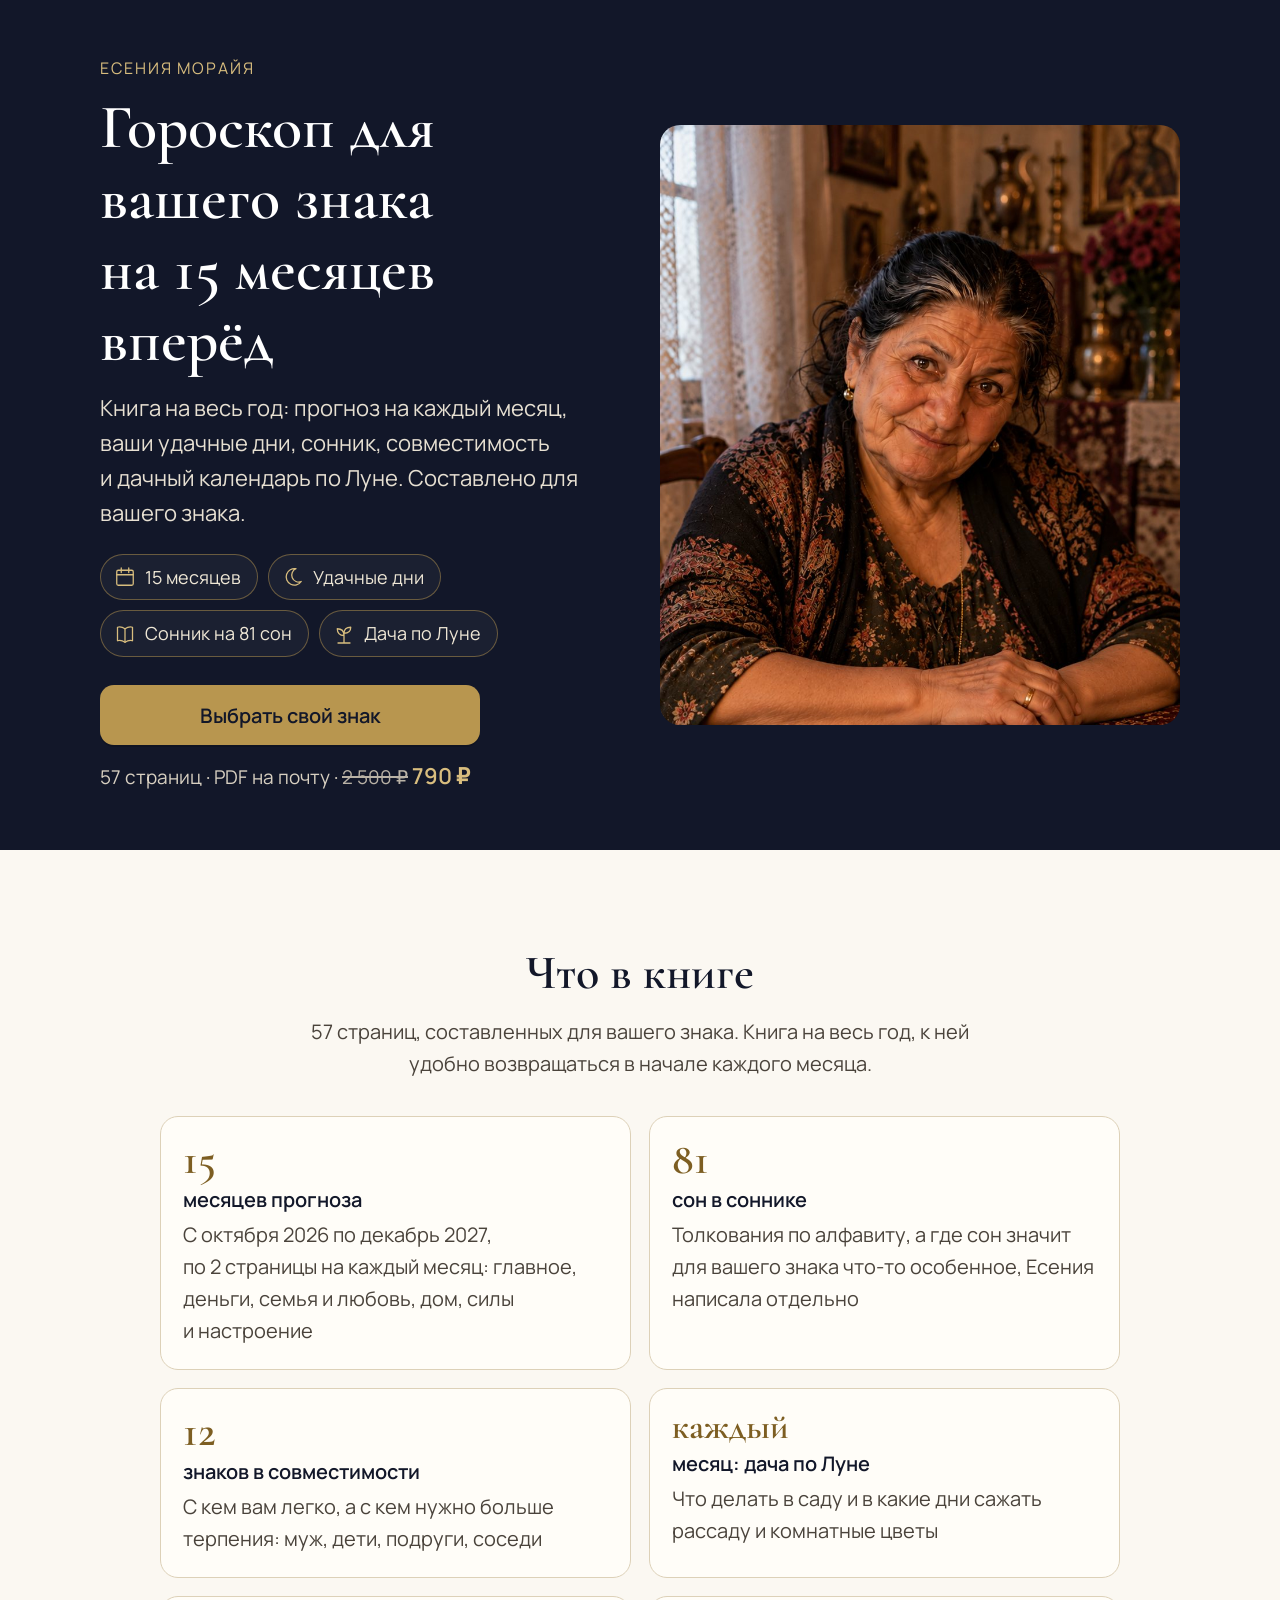
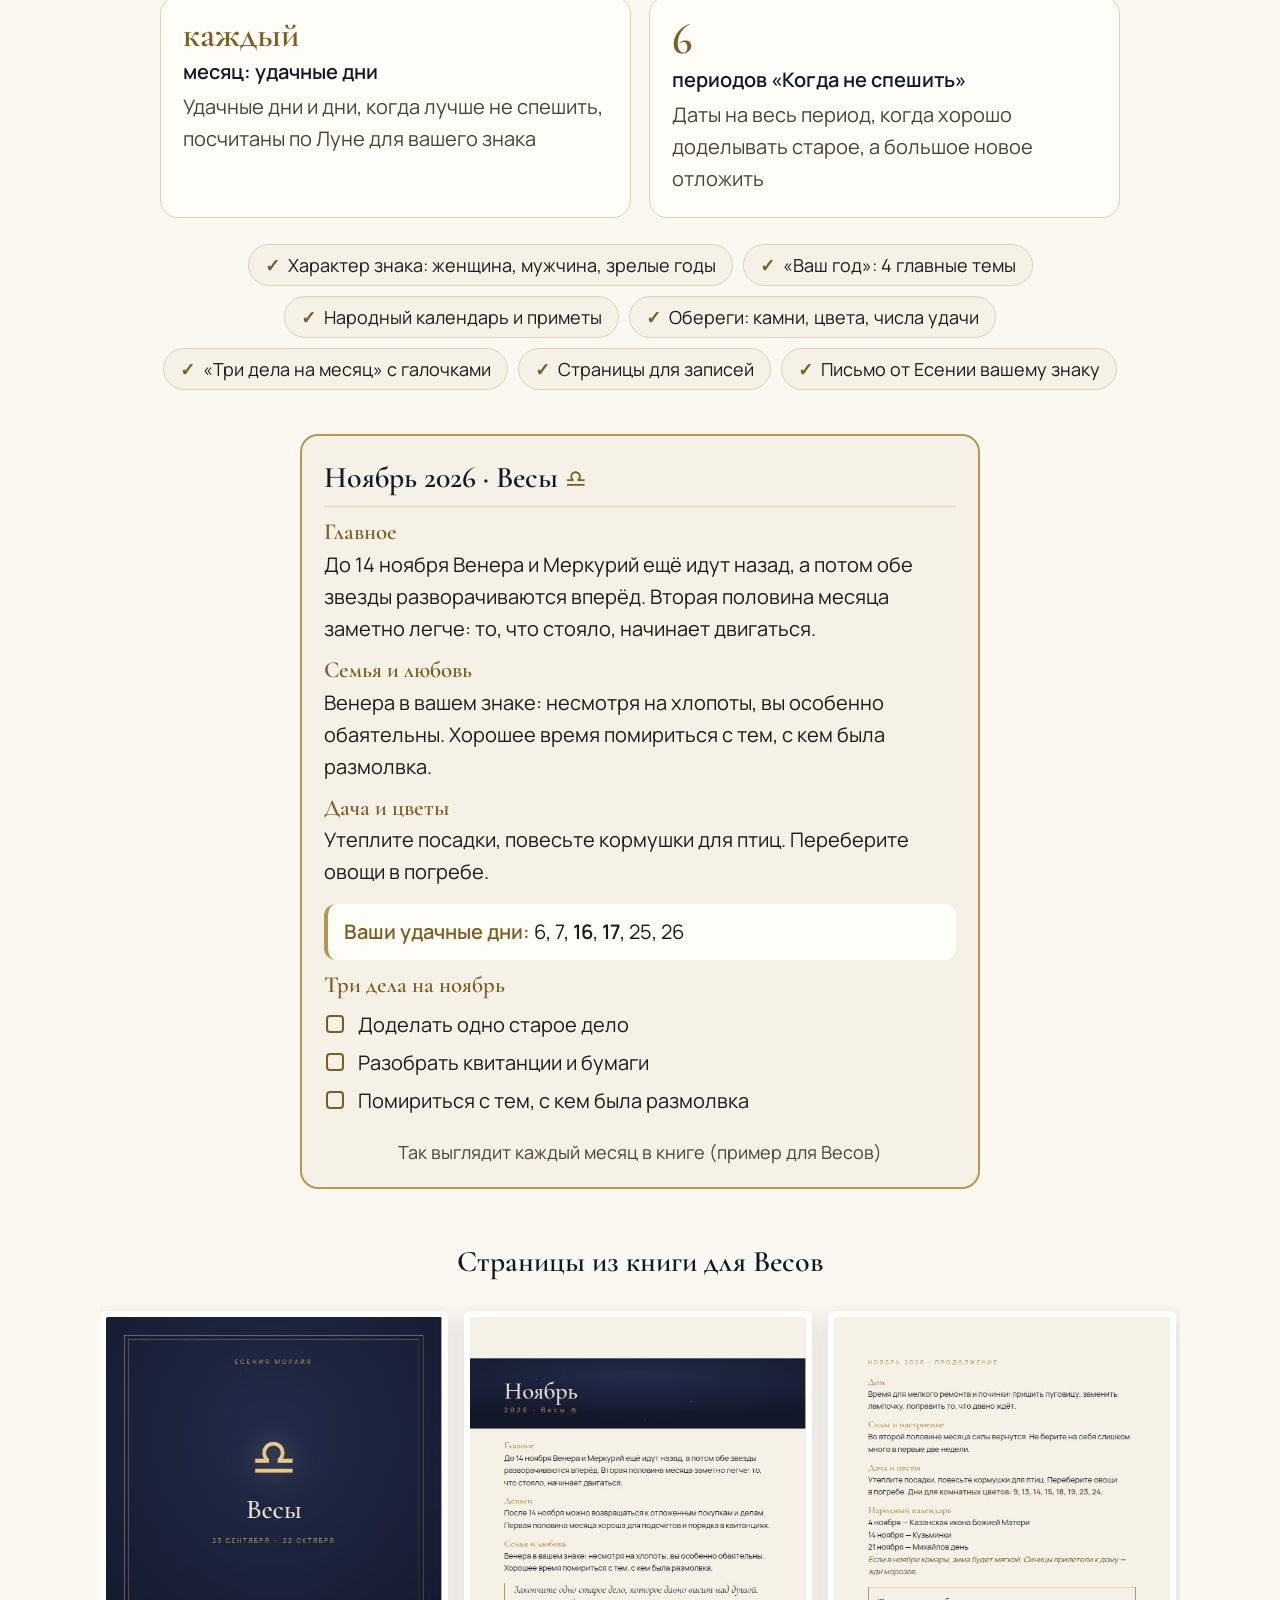
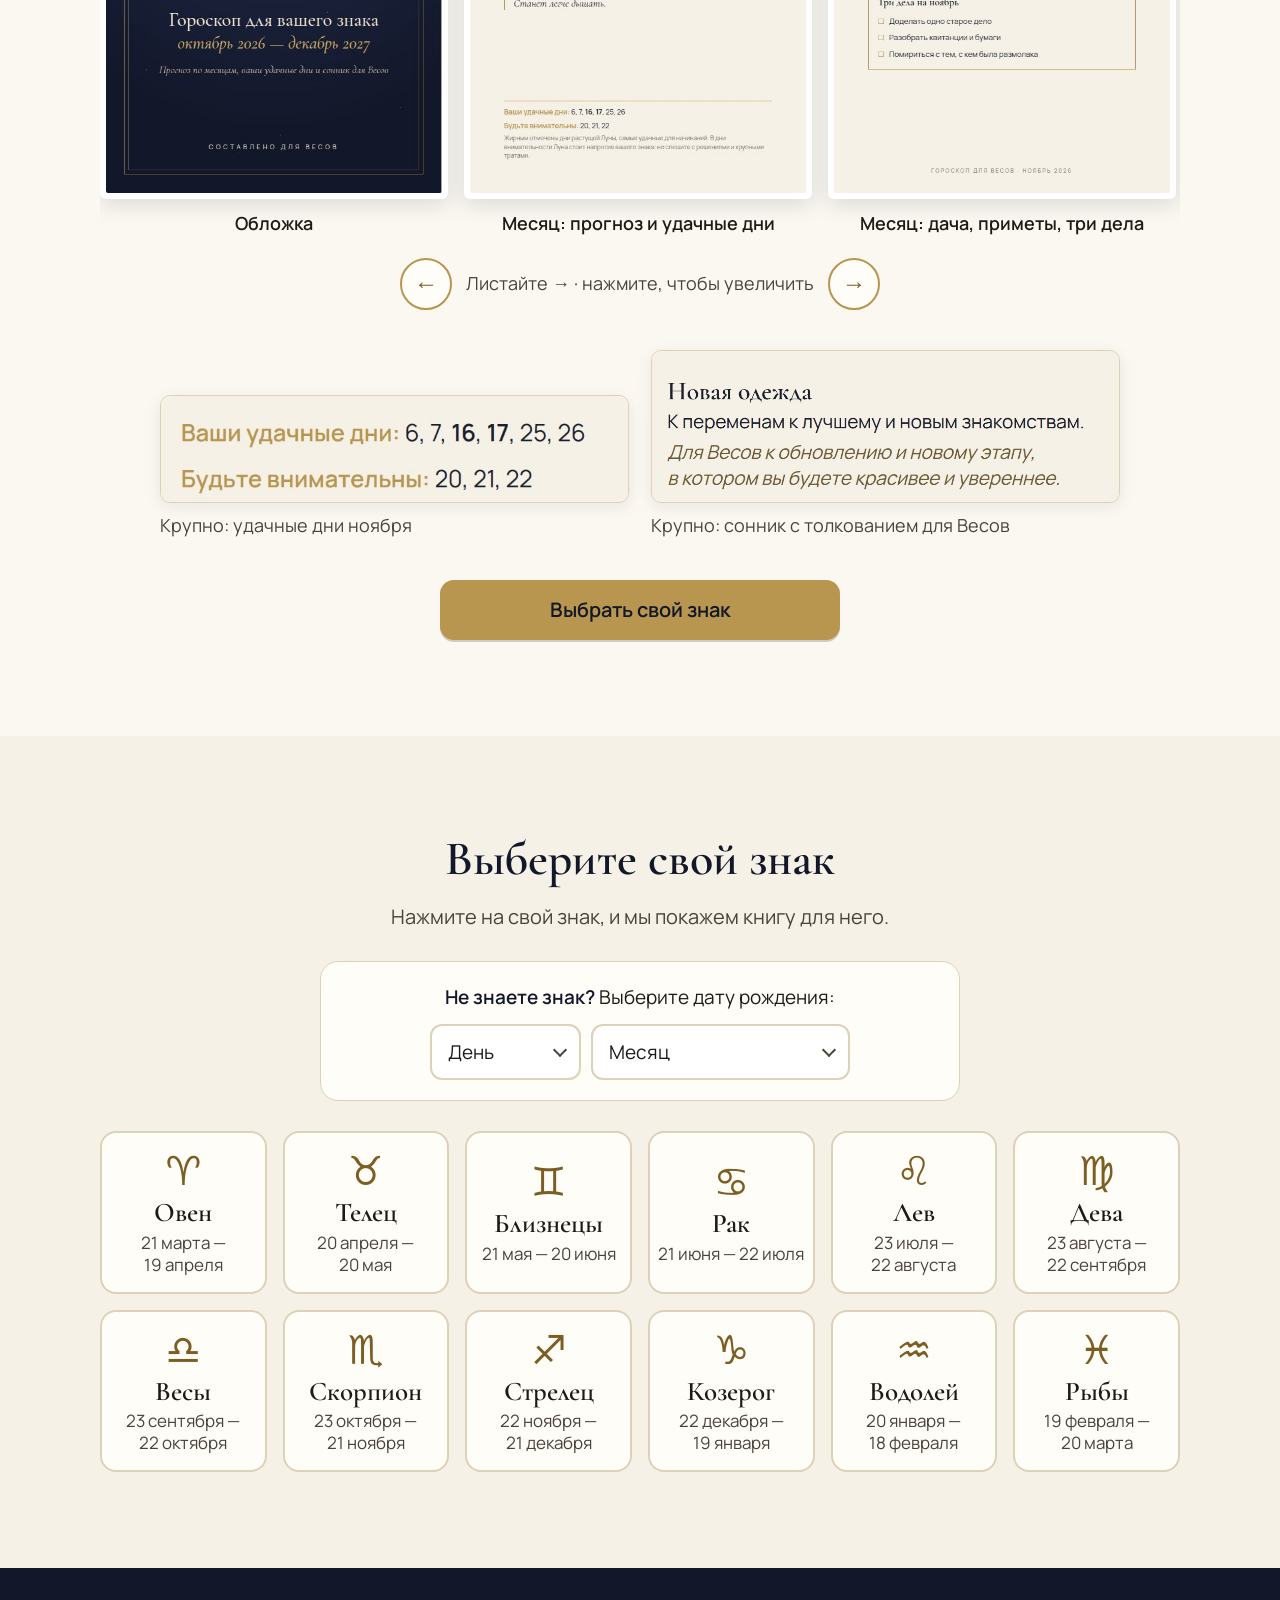
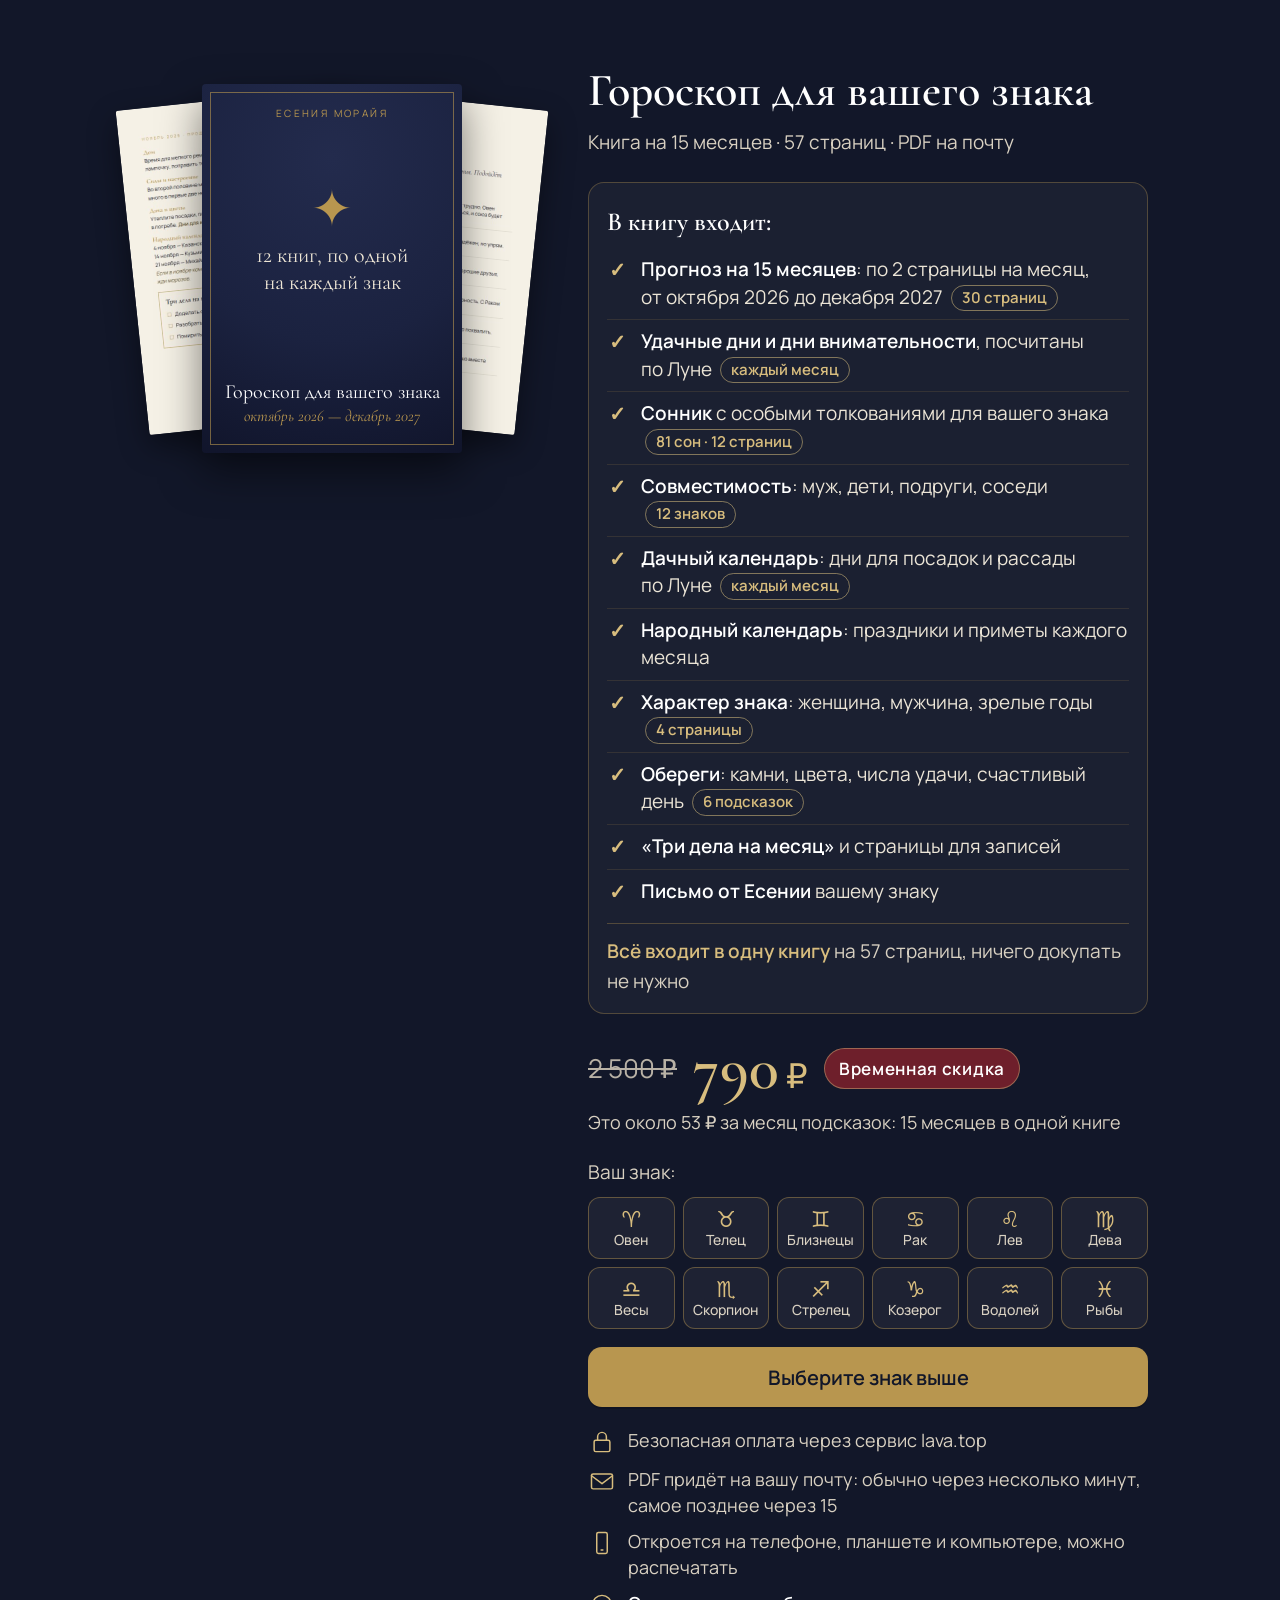
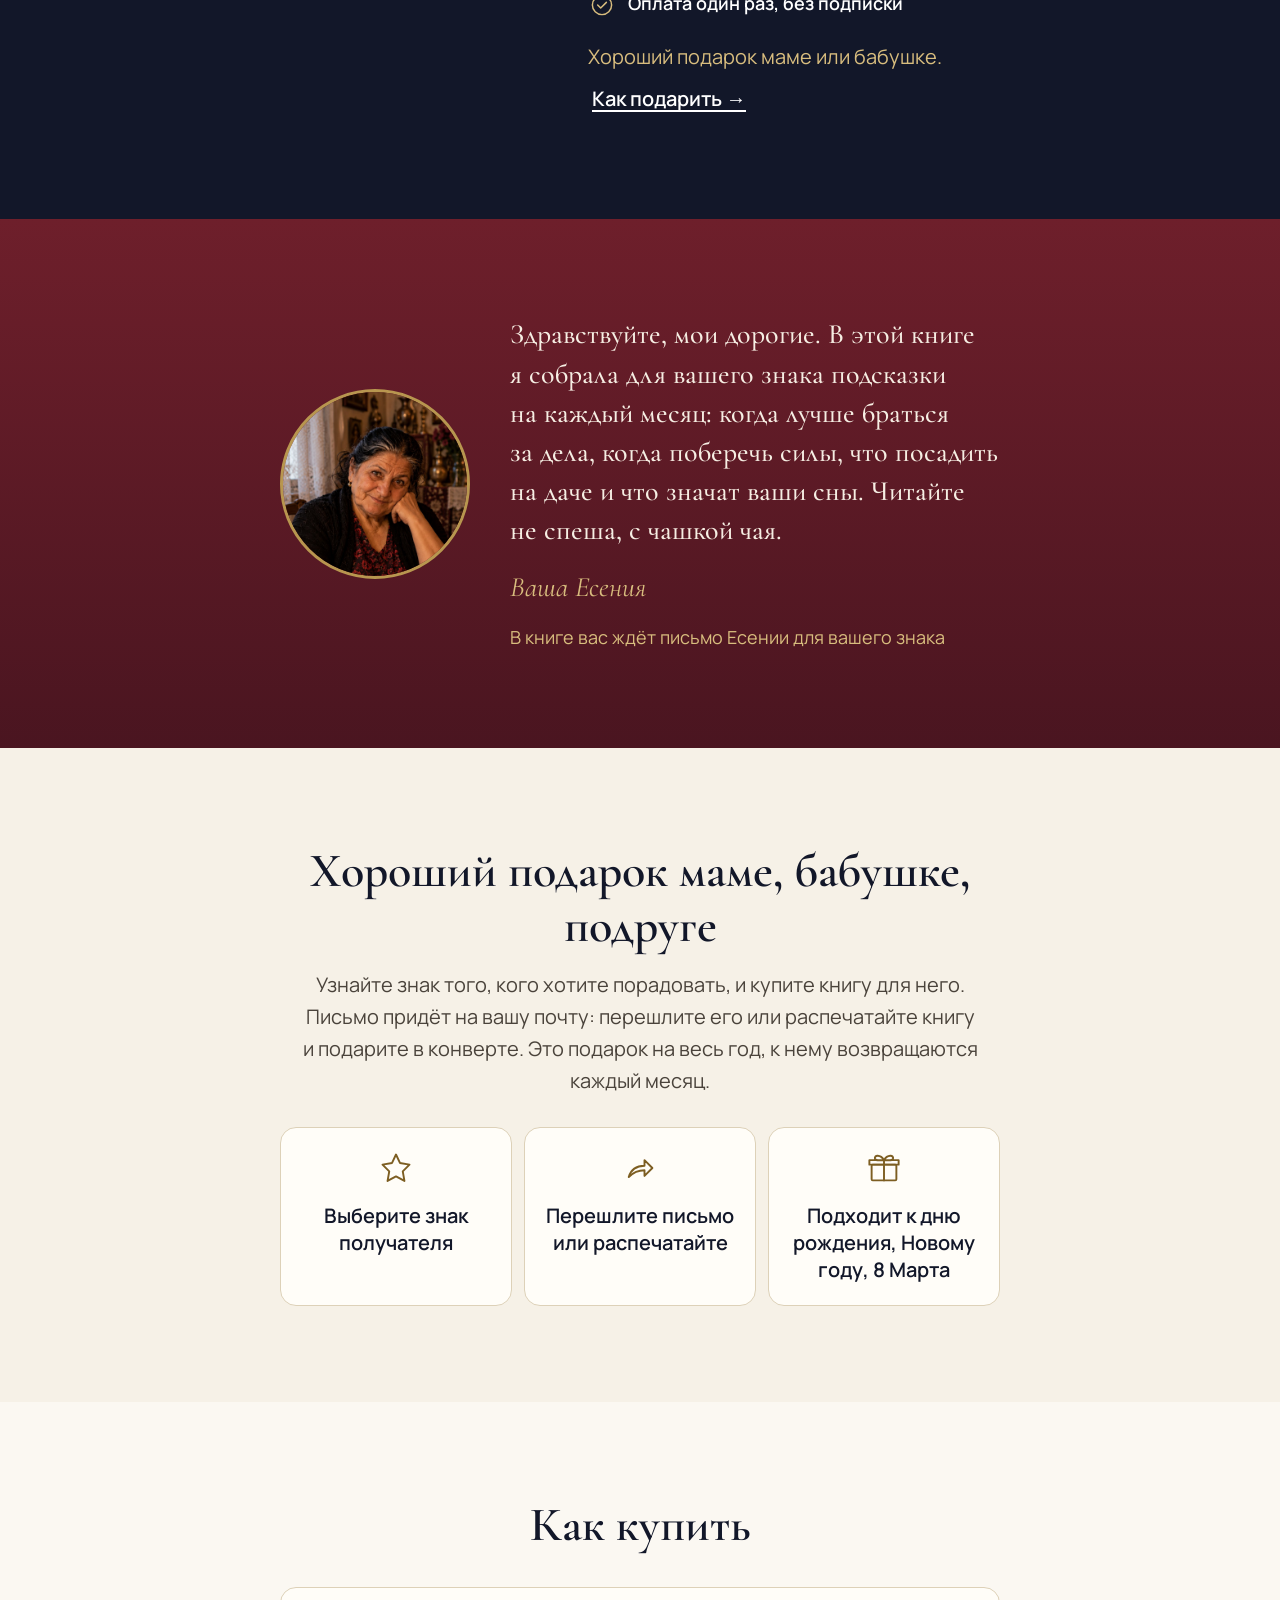
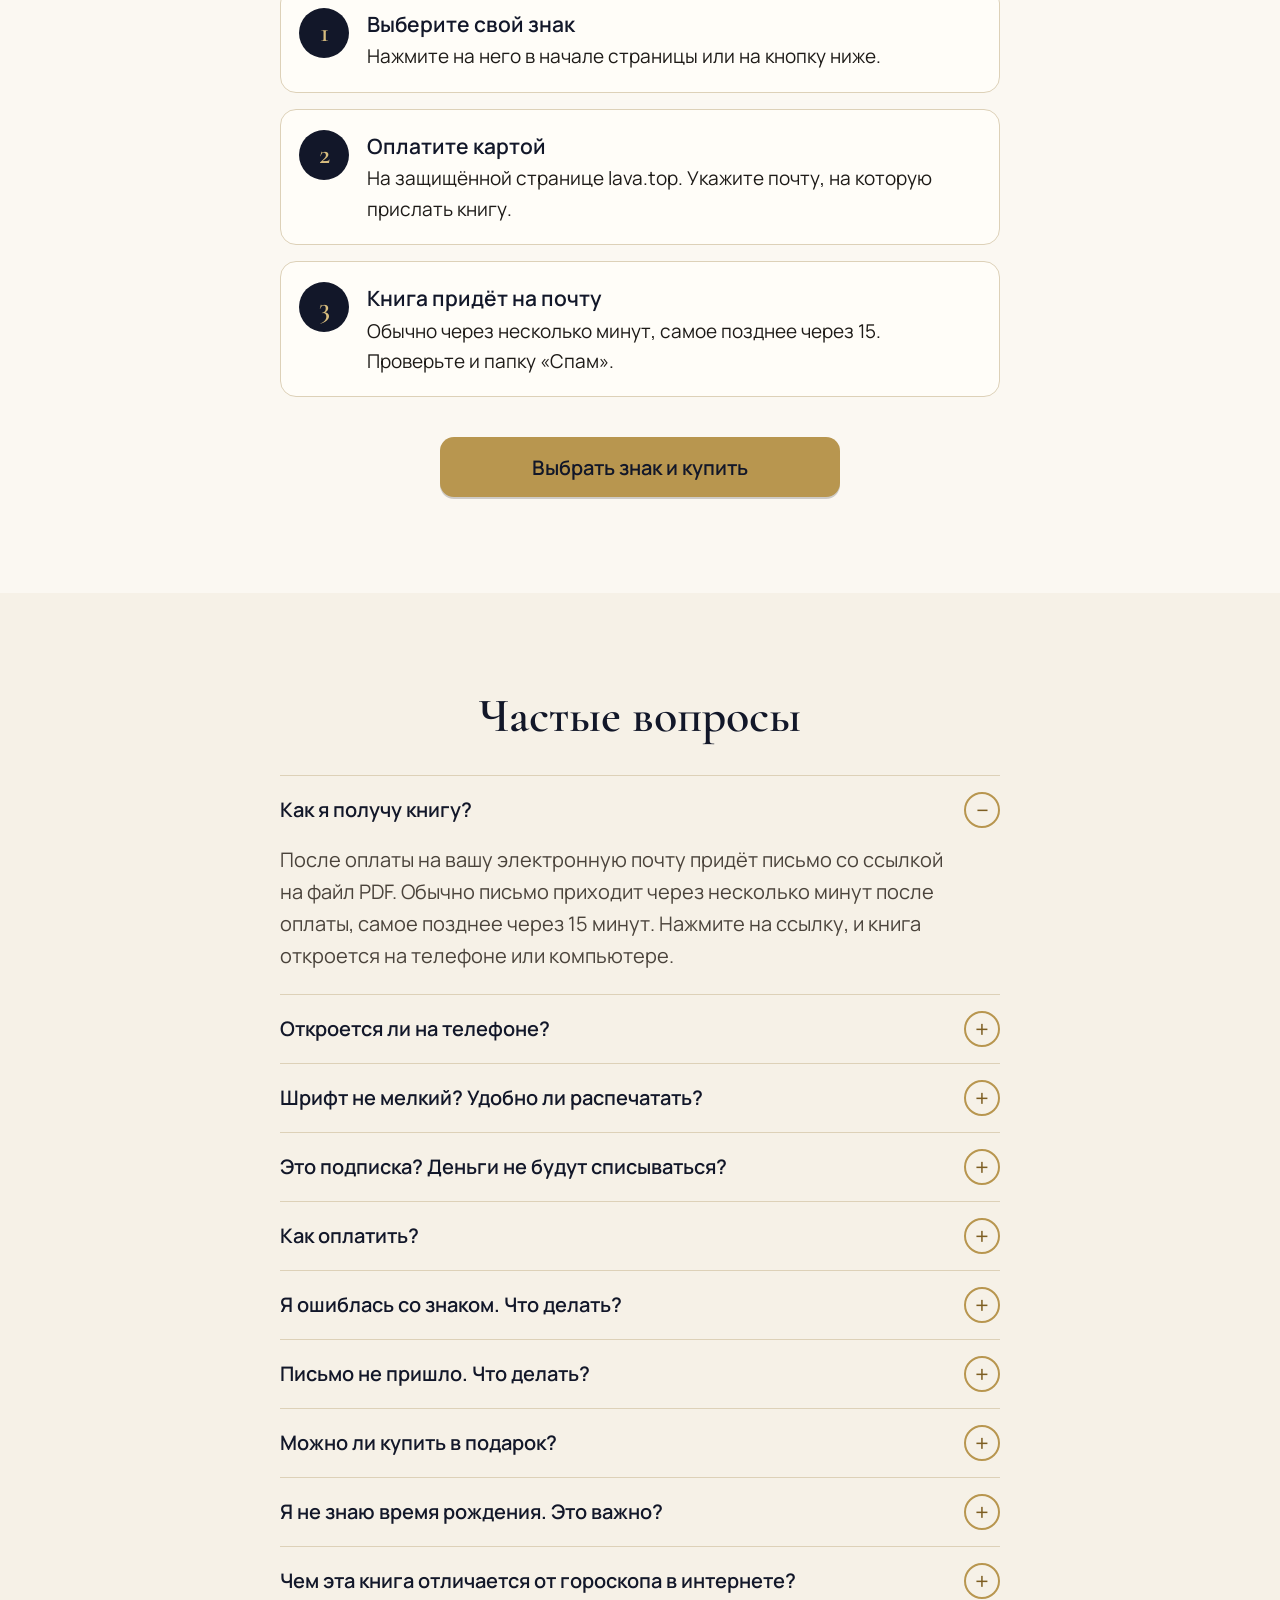
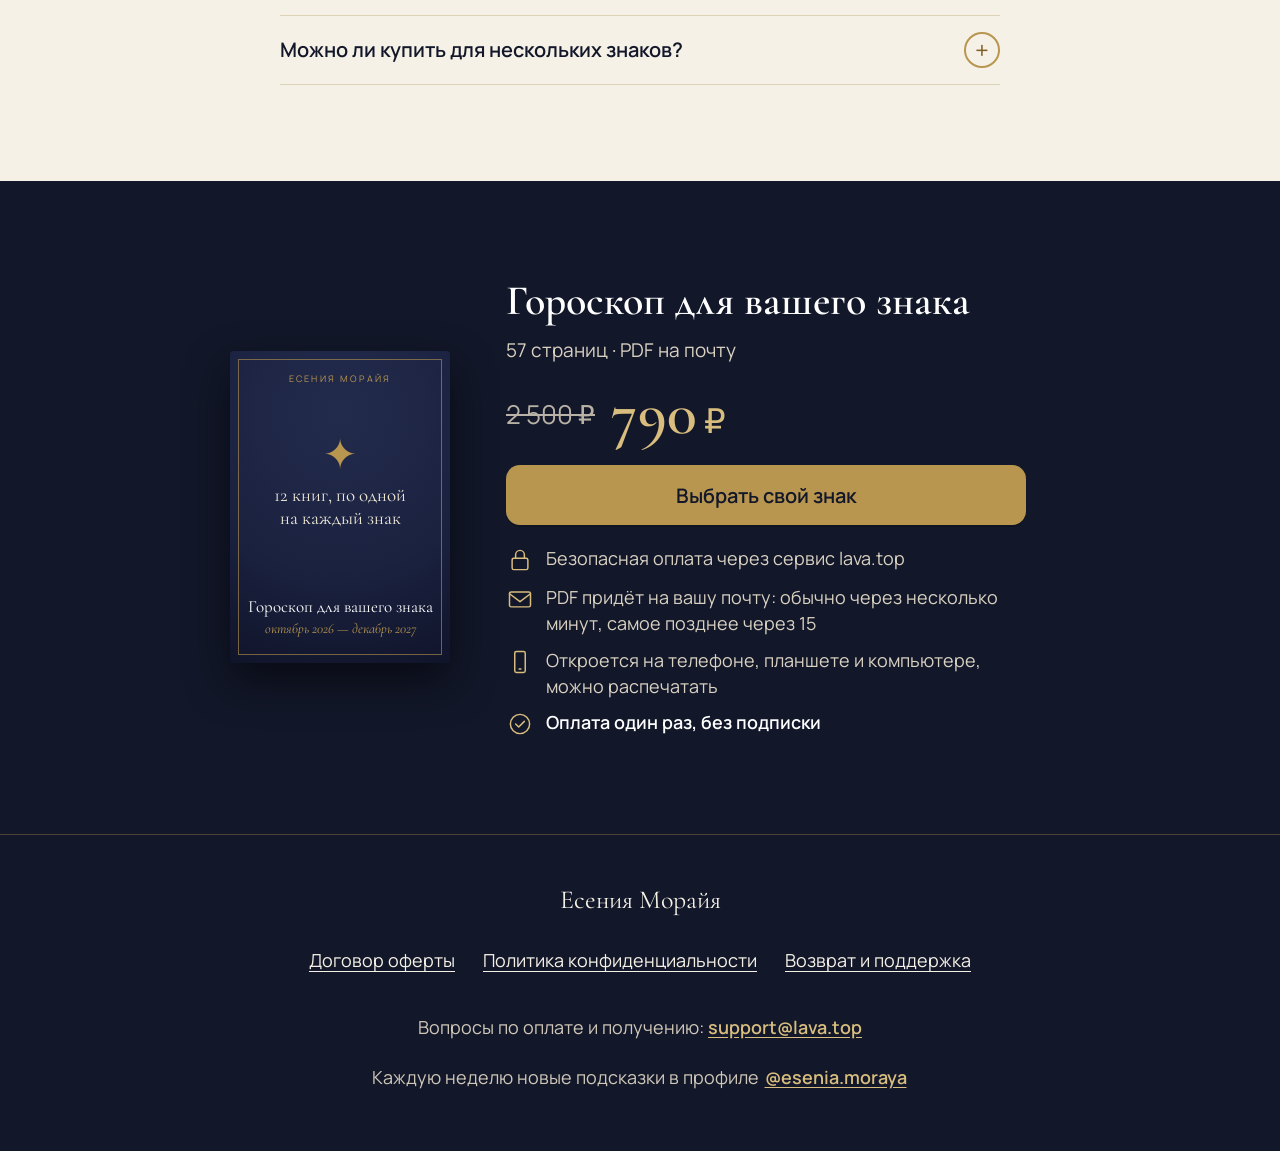
==== commit 2101d8de: "Сайт: состав книги в блоке цены, превью, подарок, FAQ, кнопки покупки Co-Authored-By: Claude Opus 5." ====
--- a/index.html
+++ b/index.html
@@ -4,11 +4,16 @@
 <meta charset="utf-8">
 <meta name="viewport" content="width=device-width, initial-scale=1">
 <title>Есения Морайя — гороскоп для вашего знака</title>
-<meta name="description" content="Гороскоп для вашего знака на октябрь 2026 — декабрь 2027: 57 страниц. Прогноз на каждый месяц, удачные дни, совместимость, дача по Луне, сонник. PDF на почту.">
+<meta name="description" content="Гороскоп для вашего знака на октябрь 2026 — декабрь 2027: книга 57 страниц. Прогноз на каждый месяц, удачные дни, сонник на 81 сон, совместимость, дача по Луне. PDF на почту.">
 <meta property="og:type" content="website">
-<meta property="og:title" content="Есения Морайя — гороскоп для вашего знака">
-<meta property="og:description" content="Гороскоп для вашего знака на 15 месяцев вперёд: с октября 2026 по декабрь 2027. Книга в PDF, составлена для каждого из 12 знаков.">
-<meta property="og:image" content="https://topport1.github.io/esenia-moraya/img/esenia-1.jpg">
+<meta property="og:title" content="Гороскоп для вашего знака · октябрь 2026 — декабрь 2027">
+<meta property="og:description" content="57 страниц: прогноз на каждый месяц, удачные дни, сонник на 81 сон, совместимость и дачный календарь. PDF на почту.">
+<meta property="og:image" content="https://topport1.github.io/esenia-moraya/img/og.jpg">
+<meta property="og:image:width" content="1200">
+<meta property="og:image:height" content="630">
+<meta property="og:image:alt" content="Книга «Гороскоп для вашего знака»: обложка и страницы, 790 ₽">
+<meta property="og:locale" content="ru_RU">
+<meta name="twitter:card" content="summary_large_image">
 <meta name="theme-color" content="#121729">
 <link rel="icon" href="data:image/svg+xml,%3Csvg xmlns='http://www.w3.org/2000/svg' viewBox='0 0 64 64'%3E%3Crect width='64' height='64' rx='14' fill='%23121729'/%3E%3Cpath d='M40 14a19 19 0 1 0 10 31A16 16 0 0 1 40 14z' fill='%23b8964f'/%3E%3C/svg%3E">
 <link rel="stylesheet" href="fonts/fonts.css">
@@ -16,6 +21,15 @@
 <script src="config.js"></script>
 </head>
 <body>
+
+<!-- Верхняя панель на компьютере -->
+<div class="topbar" id="topbar" aria-hidden="true">
+  <div class="wrap topbar-in">
+    <span class="tb-name">Есения Морайя · <span class="js-tb-title">Гороскоп для вашего знака</span></span>
+    <span class="tb-right"><span class="tb-price">790<span class="rub">&nbsp;₽</span></span>
+      <a class="btn btn-gold tb-btn js-bar-btn" href="#signs" tabindex="-1">Выбрать знак</a></span>
+  </div>
+</div>
 
 <!-- 1. Первый экран -->
 <header class="hero">
@@ -26,45 +40,106 @@
     <div class="hero-text">
       <p class="kicker">Есения Морайя</p>
       <h1>Гороскоп для вашего знака на&nbsp;15&nbsp;месяцев вперёд</h1>
-      <p class="lead">С&nbsp;октября 2026 по&nbsp;декабрь 2027&nbsp;— месяц за&nbsp;месяцем, составлено для вашего знака.</p>
+      <p class="lead">Книга на&nbsp;весь год: прогноз на&nbsp;каждый месяц, ваши удачные дни, сонник, совместимость и&nbsp;дачный календарь по&nbsp;Луне. Составлено для вашего знака.</p>
+      <ul class="chips" aria-label="Что в книге">
+        <li><svg viewBox="0 0 32 32" aria-hidden="true"><rect x="5" y="7" width="22" height="20" rx="2"/><path d="M5 13h22M11 4v6M21 4v6"/></svg>15 месяцев</li>
+        <li><svg viewBox="0 0 32 32" aria-hidden="true"><path d="M20 5a11 11 0 1 0 7 17A9 9 0 0 1 20 5z"/></svg>Удачные дни</li>
+        <li><svg viewBox="0 0 32 32" aria-hidden="true"><path d="M6 7c4-1 7 0 10 2 3-2 6-3 10-2v18c-4-1-7 0-10 2-3-2-6-3-10-2z"/><path d="M16 9v18"/></svg>Сонник на&nbsp;81&nbsp;сон</li>
+        <li><svg viewBox="0 0 32 32" aria-hidden="true"><path d="M16 28V14M16 18c-6 0-9-4-9-9 6 0 9 4 9 9zM16 15c0-5 3-8 9-8 0 5-3 8-9 8zM8 28h16"/></svg>Дача по&nbsp;Луне</li>
+      </ul>
       <a class="btn btn-gold" href="#signs">Выбрать свой знак</a>
-      <p class="hero-note">Книга 57&nbsp;страниц · PDF на&nbsp;почту · <b>790&nbsp;₽</b></p>
+      <p class="hero-note">57&nbsp;страниц · PDF на&nbsp;почту · <s>2&nbsp;500&nbsp;₽</s> <b>790&nbsp;₽</b></p>
     </div>
   </div>
 </header>
 
 <main>
 
-<!-- 2. Выбор знака -->
+<!-- 2. Что в книге -->
+<section id="inside" class="section">
+  <div class="wrap">
+    <h2>Что в&nbsp;книге</h2>
+    <p class="sub">57&nbsp;страниц, составленных для вашего знака. Книга на&nbsp;весь год, к&nbsp;ней удобно возвращаться в&nbsp;начале каждого месяца.</p>
+
+    <ul class="cards">
+      <li class="card"><span class="big">15</span><b class="card-h">месяцев прогноза</b>
+        <p>С&nbsp;октября 2026 по&nbsp;декабрь 2027, по&nbsp;2&nbsp;страницы на&nbsp;каждый месяц: главное, деньги, семья и&nbsp;любовь, дом, силы и&nbsp;настроение</p></li>
+      <li class="card"><span class="big">81</span><b class="card-h">сон в&nbsp;соннике</b>
+        <p>Толкования по&nbsp;алфавиту, а&nbsp;где сон значит для вашего знака что-то особенное, Есения написала отдельно</p></li>
+      <li class="card"><span class="big">12</span><b class="card-h">знаков в&nbsp;совместимости</b>
+        <p>С&nbsp;кем вам легко, а&nbsp;с&nbsp;кем нужно больше терпения: муж, дети, подруги, соседи</p></li>
+      <li class="card"><span class="big big-word">каждый</span><b class="card-h">месяц: дача по&nbsp;Луне</b>
+        <p>Что делать в&nbsp;саду и&nbsp;в&nbsp;какие дни сажать рассаду и&nbsp;комнатные цветы</p></li>
+      <li class="card"><span class="big big-word">каждый</span><b class="card-h">месяц: удачные дни</b>
+        <p>Удачные дни и&nbsp;дни, когда лучше не&nbsp;спешить, посчитаны по&nbsp;Луне для вашего знака</p></li>
+      <li class="card"><span class="big">6</span><b class="card-h">периодов «Когда не&nbsp;спешить»</b>
+        <p>Даты на&nbsp;весь период, когда хорошо доделывать старое, а&nbsp;большое новое отложить</p></li>
+    </ul>
+
+    <ul class="also" aria-label="Ещё в книге">
+      <li>Характер знака: женщина, мужчина, зрелые годы</li>
+      <li>«Ваш год»: 4&nbsp;главные темы</li>
+      <li>Народный календарь и&nbsp;приметы</li>
+      <li>Обереги: камни, цвета, числа удачи</li>
+      <li>«Три дела на&nbsp;месяц» с&nbsp;галочками</li>
+      <li>Страницы для записей</li>
+      <li>Письмо от&nbsp;Есении вашему знаку</li>
+    </ul>
+
+    <!-- Пример месяца: текст взят из книги для Весов без изменений -->
+    <figure class="example">
+      <p class="ex-month">Ноябрь 2026 · Весы&nbsp;<span class="ex-glyph">&#x264E;&#xFE0E;</span></p>
+      <div class="ex-part"><b>Главное</b><p>До&nbsp;14&nbsp;ноября Венера и&nbsp;Меркурий ещё идут назад, а&nbsp;потом обе звезды разворачиваются вперёд. Вторая половина месяца заметно легче: то, что стояло, начинает двигаться.</p></div>
+      <div class="ex-part"><b>Семья и&nbsp;любовь</b><p>Венера в&nbsp;вашем знаке: несмотря на&nbsp;хлопоты, вы особенно обаятельны. Хорошее время помириться с&nbsp;тем, с&nbsp;кем была размолвка.</p></div>
+      <div class="ex-part"><b>Дача и&nbsp;цветы</b><p>Утеплите посадки, повесьте кормушки для птиц. Переберите овощи в&nbsp;погребе.</p></div>
+      <p class="ex-lucky"><span>Ваши удачные дни:</span> 6, 7, <b>16</b>, <b>17</b>, 25, 26</p>
+      <div class="ex-part"><b>Три дела на&nbsp;ноябрь</b>
+        <ul class="ex-todo">
+          <li>Доделать одно старое дело</li>
+          <li>Разобрать квитанции и&nbsp;бумаги</li>
+          <li>Помириться с&nbsp;тем, с&nbsp;кем была размолвка</li>
+        </ul>
+      </div>
+      <figcaption>Так выглядит каждый месяц в&nbsp;книге (пример для Весов)</figcaption>
+    </figure>
+
+    <h3 class="pv-h">Страницы из&nbsp;книги для Весов</h3>
+    <div class="pv-strip" id="pvStrip" tabindex="0" role="region" aria-label="Страницы из книги, листайте вбок">
+      <figure class="pv"><button type="button" class="pv-btn" aria-label="Увеличить страницу: обложка"><img src="img/preview-cover.jpg" width="560" height="794" loading="lazy" alt="Обложка книги «Гороскоп для вашего знака» для Весов, октябрь 2026 — декабрь 2027"></button><figcaption>Обложка</figcaption></figure>
+      <figure class="pv"><button type="button" class="pv-btn" aria-label="Увеличить страницу: месяц, прогноз и удачные дни"><img src="img/preview-month.jpg" width="560" height="794" loading="lazy" alt="Страница ноября 2026: главное, деньги, семья и любовь, совет месяца, удачные дни"></button><figcaption>Месяц: прогноз и&nbsp;удачные дни</figcaption></figure>
+      <figure class="pv"><button type="button" class="pv-btn" aria-label="Увеличить страницу: месяц, дача, приметы, три дела"><img src="img/preview-month2.jpg" width="560" height="794" loading="lazy" alt="Продолжение ноября 2026: дом, силы и настроение, дача и цветы, народный календарь, три дела на месяц"></button><figcaption>Месяц: дача, приметы, три дела</figcaption></figure>
+      <figure class="pv"><button type="button" class="pv-btn" aria-label="Увеличить страницу: совместимость"><img src="img/preview-compat.jpg" width="560" height="794" loading="lazy" alt="Страница о совместимости Весов с другими знаками"></button><figcaption>Совместимость</figcaption></figure>
+      <figure class="pv"><button type="button" class="pv-btn" aria-label="Увеличить страницу: сонник"><img src="img/preview-sonnik.jpg" width="560" height="794" loading="lazy" alt="Страница сонника, буквы Н–П, с особым толкованием для Весов"></button><figcaption>Сонник</figcaption></figure>
+    </div>
+    <div class="pv-nav">
+      <button type="button" class="pv-arrow" data-dir="-1" aria-label="Предыдущая страница">&#8592;</button>
+      <span class="pv-hint">Листайте&nbsp;→ · нажмите, чтобы увеличить</span>
+      <button type="button" class="pv-arrow" data-dir="1" aria-label="Следующая страница">&#8594;</button>
+    </div>
+
+    <div class="frags">
+      <figure><img src="img/frag-lucky.jpg" width="700" height="159" loading="lazy" alt="Фрагмент страницы ноября: Ваши удачные дни: 6, 7, 16, 17, 25, 26. Будьте внимательны: 20, 21, 22"><figcaption>Крупно: удачные дни ноября</figcaption></figure>
+      <figure><img src="img/frag-sonnik.jpg" width="918" height="297" loading="lazy" alt="Фрагмент сонника: Новая одежда — к переменам к лучшему и новым знакомствам. Для Весов к обновлению и новому этапу, в котором вы будете красивее и увереннее"><figcaption>Крупно: сонник с&nbsp;толкованием для Весов</figcaption></figure>
+    </div>
+
+    <p class="cta-row"><a class="btn btn-gold" href="#signs">Выбрать свой знак</a></p>
+  </div>
+</section>
+
+<!-- 3. Выбор знака -->
 <section id="signs" class="section paper">
   <div class="wrap">
     <h2>Выберите свой знак</h2>
-    <p class="sub">Нажмите на&nbsp;свой знак&nbsp;— и&nbsp;мы покажем книгу для него.</p>
-
-    <div class="tiles" role="list">
-      <button class="tile" data-z="oven" role="listitem"><span class="glyph">&#x2648;&#xFE0E;</span><span class="tname">Овен</span><span class="tdates">21&nbsp;марта&nbsp;— 19&nbsp;апреля</span></button>
-      <button class="tile" data-z="telec" role="listitem"><span class="glyph">&#x2649;&#xFE0E;</span><span class="tname">Телец</span><span class="tdates">20&nbsp;апреля&nbsp;— 20&nbsp;мая</span></button>
-      <button class="tile" data-z="bliznecy" role="listitem"><span class="glyph">&#x264A;&#xFE0E;</span><span class="tname">Близнецы</span><span class="tdates">21&nbsp;мая&nbsp;— 20&nbsp;июня</span></button>
-      <button class="tile" data-z="rak" role="listitem"><span class="glyph">&#x264B;&#xFE0E;</span><span class="tname">Рак</span><span class="tdates">21&nbsp;июня&nbsp;— 22&nbsp;июля</span></button>
-      <button class="tile" data-z="lev" role="listitem"><span class="glyph">&#x264C;&#xFE0E;</span><span class="tname">Лев</span><span class="tdates">23&nbsp;июля&nbsp;— 22&nbsp;августа</span></button>
-      <button class="tile" data-z="deva" role="listitem"><span class="glyph">&#x264D;&#xFE0E;</span><span class="tname">Дева</span><span class="tdates">23&nbsp;августа&nbsp;— 22&nbsp;сентября</span></button>
-      <button class="tile" data-z="vesy" role="listitem"><span class="glyph">&#x264E;&#xFE0E;</span><span class="tname">Весы</span><span class="tdates">23&nbsp;сентября&nbsp;— 22&nbsp;октября</span></button>
-      <button class="tile" data-z="skorpion" role="listitem"><span class="glyph">&#x264F;&#xFE0E;</span><span class="tname">Скорпион</span><span class="tdates">23&nbsp;октября&nbsp;— 21&nbsp;ноября</span></button>
-      <button class="tile" data-z="strelec" role="listitem"><span class="glyph">&#x2650;&#xFE0E;</span><span class="tname">Стрелец</span><span class="tdates">22&nbsp;ноября&nbsp;— 21&nbsp;декабря</span></button>
-      <button class="tile" data-z="kozerog" role="listitem"><span class="glyph">&#x2651;&#xFE0E;</span><span class="tname">Козерог</span><span class="tdates">22&nbsp;декабря&nbsp;— 19&nbsp;января</span></button>
-      <button class="tile" data-z="vodoley" role="listitem"><span class="glyph">&#x2652;&#xFE0E;</span><span class="tname">Водолей</span><span class="tdates">20&nbsp;января&nbsp;— 18&nbsp;февраля</span></button>
-      <button class="tile" data-z="ryby" role="listitem"><span class="glyph">&#x2653;&#xFE0E;</span><span class="tname">Рыбы</span><span class="tdates">19&nbsp;февраля&nbsp;— 20&nbsp;марта</span></button>
-    </div>
+    <p class="sub">Нажмите на&nbsp;свой знак, и&nbsp;мы покажем книгу для него.</p>
 
     <div class="helper">
-      <h3>Не знаете свой знак?</h3>
-      <p>Выберите день и&nbsp;месяц рождения:</p>
+      <p class="helper-h"><b>Не знаете знак?</b> Выберите дату рождения:</p>
       <div class="helper-row">
         <label class="sel"><span class="vh">День рождения</span>
-          <select id="bday" aria-label="День рождения"><option value="">День</option></select>
+          <select id="bday"><option value="">День</option></select>
         </label>
         <label class="sel"><span class="vh">Месяц рождения</span>
-          <select id="bmonth" aria-label="Месяц рождения">
+          <select id="bmonth">
             <option value="">Месяц</option>
             <option value="1">января</option><option value="2">февраля</option><option value="3">марта</option>
             <option value="4">апреля</option><option value="5">мая</option><option value="6">июня</option>
@@ -73,113 +148,171 @@
           </select>
         </label>
       </div>
-      <p class="helper-result" id="helperResult" aria-live="polite"></p>
-    </div>
-  </div>
-</section>
-
-<!-- 3. Что внутри -->
-<section id="inside" class="section">
-  <div class="wrap">
-    <h2>Что в&nbsp;книге</h2>
-    <p class="sub">57&nbsp;страниц, составленных для вашего знака.</p>
-
-    <ul class="inside">
-      <li><svg viewBox="0 0 32 32" aria-hidden="true"><rect x="5" y="7" width="22" height="20" rx="2"/><path d="M5 13h22M11 4v6M21 4v6"/></svg>
-        <div><b>Прогноз на&nbsp;каждый месяц</b> с&nbsp;октября 2026 по&nbsp;декабрь 2027: деньги, семья и&nbsp;любовь, дом, силы и&nbsp;настроение</div></li>
-      <li><svg viewBox="0 0 32 32" aria-hidden="true"><path d="M20 5a11 11 0 1 0 7 17A9 9 0 0 1 20 5z"/></svg>
-        <div><b>Удачные дни</b> и&nbsp;дни, когда стоит быть внимательной,&nbsp;— на&nbsp;каждый месяц, посчитаны по&nbsp;Луне для вашего знака</div></li>
-      <li><svg viewBox="0 0 32 32" aria-hidden="true"><circle cx="11" cy="11" r="4"/><circle cx="22" cy="11" r="4"/><path d="M4 26c0-5 3-8 7-8s7 3 7 8M15 26c0-5 3-8 7-8s6 3 6 8"/></svg>
-        <div><b>Совместимость со&nbsp;всеми 12&nbsp;знаками</b>: муж, дети, подруги, соседи</div></li>
-      <li><svg viewBox="0 0 32 32" aria-hidden="true"><circle cx="16" cy="10" r="5"/><path d="M7 28c0-6 4-10 9-10s9 4 9 10"/></svg>
-        <div><b>Характер знака</b>: женщина, мужчина, зрелые годы</div></li>
-      <li><svg viewBox="0 0 32 32" aria-hidden="true"><path d="M16 28V14M16 18c-6 0-9-4-9-9 6 0 9 4 9 9zM16 15c0-5 3-8 9-8 0 5-3 8-9 8zM8 28h16"/></svg>
-        <div><b>Дача по&nbsp;месяцам</b> и&nbsp;дни для посадок по&nbsp;Луне</div></li>
-      <li><svg viewBox="0 0 32 32" aria-hidden="true"><circle cx="16" cy="16" r="5"/><path d="M16 4v4M16 24v4M4 16h4M24 16h4M7.5 7.5l3 3M21.5 21.5l3 3M7.5 24.5l3-3M21.5 10.5l3-3"/></svg>
-        <div><b>Народный календарь</b>: праздники и&nbsp;приметы каждого месяца</div></li>
-      <li><svg viewBox="0 0 32 32" aria-hidden="true"><path d="M6 7c4-1 7 0 10 2 3-2 6-3 10-2v18c-4-1-7 0-10 2-3-2-6-3-10-2z"/><path d="M16 9v18"/></svg>
-        <div><b>Сонник на&nbsp;81&nbsp;сон</b> с&nbsp;особыми толкованиями для вашего знака</div></li>
-      <li><svg viewBox="0 0 32 32" aria-hidden="true"><path d="M9 6h14l5 7-12 14L4 13z"/><path d="M4 13h24M12 6l4 21M20 6l-4 21"/></svg>
-        <div><b>Обереги</b>: камни, цвета, числа удачи, счастливый день недели</div></li>
-      <li><svg viewBox="0 0 32 32" aria-hidden="true"><rect x="6" y="5" width="20" height="23" rx="2"/><path d="M10 12l2 2 4-4M10 20l2 2 4-4M19 13h4M19 21h4"/></svg>
-        <div><b>«Три дела на&nbsp;месяц»</b> и&nbsp;страницы для записей</div></li>
-    </ul>
-
-    <div class="previews">
-      <figure><img src="img/preview-cover.jpg" width="560" height="794" loading="lazy" alt="Обложка книги для Весов"></figure>
-      <figure><img src="img/preview-month.jpg" width="560" height="794" loading="lazy" alt="Страница с прогнозом на ноябрь"></figure>
-      <figure><img src="img/preview-compat.jpg" width="560" height="795" loading="lazy" alt="Страница о совместимости"></figure>
-      <figure><img src="img/preview-month2.jpg" width="560" height="795" loading="lazy" alt="Страница декабря: дача, народный календарь, три дела на месяц"></figure>
-    </div>
-    <p class="caption">Страницы из&nbsp;книги для Весов</p>
-  </div>
-</section>
-
-<!-- 4. Письмо Есении -->
+      <div class="helper-result" id="helperResult" aria-live="polite"></div>
+    </div>
+
+    <div class="tiles" role="list">
+      <button type="button" class="tile" data-z="oven" role="listitem"><span class="glyph">&#x2648;&#xFE0E;</span><span class="tname">Овен</span><span class="tdates">21&nbsp;марта&nbsp;— 19&nbsp;апреля</span></button>
+      <button type="button" class="tile" data-z="telec" role="listitem"><span class="glyph">&#x2649;&#xFE0E;</span><span class="tname">Телец</span><span class="tdates">20&nbsp;апреля&nbsp;— 20&nbsp;мая</span></button>
+      <button type="button" class="tile" data-z="bliznecy" role="listitem"><span class="glyph">&#x264A;&#xFE0E;</span><span class="tname">Близнецы</span><span class="tdates">21&nbsp;мая&nbsp;— 20&nbsp;июня</span></button>
+      <button type="button" class="tile" data-z="rak" role="listitem"><span class="glyph">&#x264B;&#xFE0E;</span><span class="tname">Рак</span><span class="tdates">21&nbsp;июня&nbsp;— 22&nbsp;июля</span></button>
+      <button type="button" class="tile" data-z="lev" role="listitem"><span class="glyph">&#x264C;&#xFE0E;</span><span class="tname">Лев</span><span class="tdates">23&nbsp;июля&nbsp;— 22&nbsp;августа</span></button>
+      <button type="button" class="tile" data-z="deva" role="listitem"><span class="glyph">&#x264D;&#xFE0E;</span><span class="tname">Дева</span><span class="tdates">23&nbsp;августа&nbsp;— 22&nbsp;сентября</span></button>
+      <button type="button" class="tile" data-z="vesy" role="listitem"><span class="glyph">&#x264E;&#xFE0E;</span><span class="tname">Весы</span><span class="tdates">23&nbsp;сентября&nbsp;— 22&nbsp;октября</span></button>
+      <button type="button" class="tile" data-z="skorpion" role="listitem"><span class="glyph">&#x264F;&#xFE0E;</span><span class="tname">Скорпион</span><span class="tdates">23&nbsp;октября&nbsp;— 21&nbsp;ноября</span></button>
+      <button type="button" class="tile" data-z="strelec" role="listitem"><span class="glyph">&#x2650;&#xFE0E;</span><span class="tname">Стрелец</span><span class="tdates">22&nbsp;ноября&nbsp;— 21&nbsp;декабря</span></button>
+      <button type="button" class="tile" data-z="kozerog" role="listitem"><span class="glyph">&#x2651;&#xFE0E;</span><span class="tname">Козерог</span><span class="tdates">22&nbsp;декабря&nbsp;— 19&nbsp;января</span></button>
+      <button type="button" class="tile" data-z="vodoley" role="listitem"><span class="glyph">&#x2652;&#xFE0E;</span><span class="tname">Водолей</span><span class="tdates">20&nbsp;января&nbsp;— 18&nbsp;февраля</span></button>
+      <button type="button" class="tile" data-z="ryby" role="listitem"><span class="glyph">&#x2653;&#xFE0E;</span><span class="tname">Рыбы</span><span class="tdates">19&nbsp;февраля&nbsp;— 20&nbsp;марта</span></button>
+    </div>
+  </div>
+</section>
+
+<!-- 4. Предложение -->
+<section id="offer" class="section night">
+  <div class="wrap offer">
+    <div class="fan" aria-hidden="true">
+      <img class="fan-page fan-l" src="img/preview-month2.jpg" width="560" height="794" alt="" loading="lazy">
+      <img class="fan-page fan-r" src="img/preview-compat.jpg" width="560" height="794" alt="" loading="lazy">
+      <div class="cover">
+        <div class="cover-in">
+          <span class="cover-top">Есения Морайя</span>
+          <span class="cover-glyph js-glyph">&#x2726;&#xFE0E;</span>
+          <span class="cover-name js-name is-empty">12 книг, по&nbsp;одной на&nbsp;каждый знак</span>
+          <span class="cover-dates js-dates">&nbsp;</span>
+          <span class="cover-title">Гороскоп для вашего знака</span>
+          <span class="cover-period">октябрь 2026&nbsp;— декабрь 2027</span>
+        </div>
+      </div>
+    </div>
+    <div class="offer-text">
+      <p class="offer-for" id="offerFor" hidden></p>
+      <h2 class="js-title" id="offerTitle">Гороскоп для вашего знака</h2>
+      <p class="offer-sub">Книга на&nbsp;15&nbsp;месяцев · 57&nbsp;страниц · PDF на&nbsp;почту</p>
+
+      <div class="stack">
+        <p class="stack-h">В&nbsp;книгу входит:</p>
+        <ul class="stack-list">
+          <li><b>Прогноз на&nbsp;15&nbsp;месяцев</b>: по&nbsp;2&nbsp;страницы на&nbsp;месяц, от&nbsp;октября 2026 до&nbsp;декабря 2027 <span class="tag">30&nbsp;страниц</span></li>
+          <li><b>Удачные дни и&nbsp;дни внимательности</b>, посчитаны по&nbsp;Луне <span class="tag">каждый месяц</span></li>
+          <li><b>Сонник</b> с&nbsp;особыми толкованиями для вашего знака <span class="tag">81&nbsp;сон · 12&nbsp;страниц</span></li>
+          <li><b>Совместимость</b>: муж, дети, подруги, соседи <span class="tag">12&nbsp;знаков</span></li>
+          <li><b>Дачный календарь</b>: дни для посадок и&nbsp;рассады по&nbsp;Луне <span class="tag">каждый месяц</span></li>
+          <li><b>Народный календарь</b>: праздники и&nbsp;приметы каждого месяца</li>
+          <li><b>Характер знака</b>: женщина, мужчина, зрелые годы <span class="tag">4&nbsp;страницы</span></li>
+          <li><b>Обереги</b>: камни, цвета, числа удачи, счастливый день <span class="tag">6&nbsp;подсказок</span></li>
+          <li><b>«Три дела на&nbsp;месяц»</b> и&nbsp;страницы для записей</li>
+          <li><b>Письмо от&nbsp;Есении</b> вашему знаку</li>
+        </ul>
+        <p class="stack-total"><b>Всё входит в&nbsp;одну книгу</b> на&nbsp;57&nbsp;страниц, ничего докупать не&nbsp;нужно</p>
+      </div>
+
+      <div class="price">
+        <span class="price-row"><s class="old">2&nbsp;500&nbsp;₽</s> <span class="new">790<span class="rub">&nbsp;₽</span></span> <span class="price-label">Временная скидка</span></span>
+        <p class="per-month">Это около 53&nbsp;₽ за&nbsp;месяц подсказок: 15&nbsp;месяцев в&nbsp;одной книге</p>
+      </div>
+
+      <div class="mini" id="mini">
+        <p class="mini-h" id="miniH">Ваш знак:</p>
+        <div class="mini-grid" role="group" aria-labelledby="miniH">
+          <button type="button" class="mz" data-z="oven"><span class="mg">&#x2648;&#xFE0E;</span>Овен</button>
+          <button type="button" class="mz" data-z="telec"><span class="mg">&#x2649;&#xFE0E;</span>Телец</button>
+          <button type="button" class="mz" data-z="bliznecy"><span class="mg">&#x264A;&#xFE0E;</span>Близнецы</button>
+          <button type="button" class="mz" data-z="rak"><span class="mg">&#x264B;&#xFE0E;</span>Рак</button>
+          <button type="button" class="mz" data-z="lev"><span class="mg">&#x264C;&#xFE0E;</span>Лев</button>
+          <button type="button" class="mz" data-z="deva"><span class="mg">&#x264D;&#xFE0E;</span>Дева</button>
+          <button type="button" class="mz" data-z="vesy"><span class="mg">&#x264E;&#xFE0E;</span>Весы</button>
+          <button type="button" class="mz" data-z="skorpion"><span class="mg">&#x264F;&#xFE0E;</span>Скорпион</button>
+          <button type="button" class="mz" data-z="strelec"><span class="mg">&#x2650;&#xFE0E;</span>Стрелец</button>
+          <button type="button" class="mz" data-z="kozerog"><span class="mg">&#x2651;&#xFE0E;</span>Козерог</button>
+          <button type="button" class="mz" data-z="vodoley"><span class="mg">&#x2652;&#xFE0E;</span>Водолей</button>
+          <button type="button" class="mz" data-z="ryby"><span class="mg">&#x2653;&#xFE0E;</span>Рыбы</button>
+        </div>
+      </div>
+
+      <a class="btn btn-gold btn-wide js-buy" id="buyBtn" href="#mini" data-empty="Выберите знак выше" data-empty-href="#mini">Выберите знак выше</a>
+      <p class="buy-note js-note" hidden>Книга для этого знака появится в&nbsp;ближайшие дни</p>
+
+      <ul class="trust">
+        <li><svg viewBox="0 0 32 32" aria-hidden="true"><rect x="7" y="14" width="18" height="13" rx="2"/><path d="M11 14v-4a5 5 0 0 1 10 0v4"/></svg>Безопасная оплата через сервис lava.top</li>
+        <li><svg viewBox="0 0 32 32" aria-hidden="true"><rect x="4" y="8" width="24" height="17" rx="2"/><path d="M4 10l12 9 12-9"/></svg>PDF придёт на&nbsp;вашу почту: обычно через несколько минут, самое позднее через 15</li>
+        <li><svg viewBox="0 0 32 32" aria-hidden="true"><rect x="10" y="4" width="12" height="24" rx="2"/><path d="M15 24h2"/></svg>Откроется на&nbsp;телефоне, планшете и&nbsp;компьютере, можно распечатать</li>
+        <li class="trust-once"><svg viewBox="0 0 32 32" aria-hidden="true"><circle cx="16" cy="16" r="11"/><path d="M11 16l3.5 3.5L21 13"/></svg>Оплата один раз, без подписки</li>
+      </ul>
+
+      <p class="gift">Хороший подарок маме или бабушке. <a href="#gift">Как подарить&nbsp;→</a></p>
+    </div>
+  </div>
+</section>
+
+<!-- 5. Письмо Есении -->
 <section class="section letter-sec">
   <div class="wrap narrow">
     <div class="letter">
       <img class="letter-photo" src="img/esenia-2.jpg" width="900" height="1599" loading="lazy" alt="Есения Морайя">
       <div>
-        <p class="letter-text">Здравствуйте, мои дорогие. В&nbsp;этой книге я&nbsp;собрала для вашего знака подсказки на&nbsp;каждый месяц: когда лучше браться за&nbsp;дела, когда поберечь силы, чем порадовать дом и&nbsp;близких. Читайте не&nbsp;спеша, с&nbsp;чашкой чая.</p>
+        <p class="letter-text">Здравствуйте, мои дорогие. В&nbsp;этой книге я&nbsp;собрала для вашего знака подсказки на&nbsp;каждый месяц: когда лучше браться за&nbsp;дела, когда поберечь силы, что посадить на&nbsp;даче и&nbsp;что значат ваши сны. Читайте не&nbsp;спеша, с&nbsp;чашкой чая.</p>
         <p class="letter-sign">Ваша Есения</p>
-      </div>
-    </div>
-  </div>
-</section>
-
-<!-- 5. Предложение -->
-<section id="offer" class="section night">
-  <div class="wrap offer">
-    <div class="cover" aria-hidden="true">
-      <div class="cover-in">
-        <span class="cover-top">Есения Морайя</span>
-        <span class="cover-glyph" id="coverGlyph">&#x2726;&#xFE0E;</span>
-        <span class="cover-name" id="coverName">Ваш знак</span>
-        <span class="cover-dates" id="coverDates">&nbsp;</span>
-        <span class="cover-title">Гороскоп для вашего знака</span>
-        <span class="cover-period">октябрь 2026&nbsp;— декабрь 2027</span>
-      </div>
-    </div>
-    <div class="offer-text">
-      <h2 id="offerTitle">Гороскоп для вашего знака</h2>
-      <p class="offer-sub">на&nbsp;октябрь 2026&nbsp;— декабрь 2027 · 57&nbsp;страниц · PDF</p>
-      <div class="price">
-        <span class="price-label">Временная скидка</span>
-        <span class="price-row"><s class="old">2&nbsp;500&nbsp;₽</s> <span class="new">790<span class="rub">&nbsp;₽</span></span></span>
-      </div>
-      <a class="btn btn-gold btn-wide" id="buyBtn" href="#signs">Сначала выберите знак</a>
-      <p class="buy-note" id="buyNote" hidden>Ссылка на&nbsp;оплату скоро появится</p>
-      <p class="offer-change" id="offerChange" hidden><a href="#signs">Выбрать другой знак</a></p>
-      <p class="gift">Хороший подарок маме или бабушке.</p>
-    </div>
-  </div>
-</section>
-
-<!-- 6. Как купить -->
-<section id="how" class="section paper">
+        <p class="letter-note">В&nbsp;книге вас ждёт письмо Есении для вашего знака</p>
+      </div>
+    </div>
+  </div>
+</section>
+
+<!-- 6. Подарок -->
+<section id="gift" class="section paper">
+  <div class="wrap narrow">
+    <h2>Хороший подарок маме, бабушке, подруге</h2>
+    <p class="sub">Узнайте знак того, кого хотите порадовать, и&nbsp;купите книгу для него. Письмо придёт на&nbsp;вашу почту: перешлите его или распечатайте книгу и&nbsp;подарите в&nbsp;конверте. Это подарок на&nbsp;весь год, к&nbsp;нему возвращаются каждый месяц.</p>
+    <ul class="gift-points">
+      <li><svg viewBox="0 0 32 32" aria-hidden="true"><path d="M16 4l3.5 7.5L28 13l-6 6 1.5 8.5L16 23.5 8.5 27.5 10 19l-6-6 8.5-1.5z"/></svg><span>Выберите знак получателя</span></li>
+      <li><svg viewBox="0 0 32 32" aria-hidden="true"><path d="M6 24c2-7 7-10 14-10V9l7 7-7 7v-5c-6 0-10 2-14 6z"/></svg><span>Перешлите письмо или распечатайте</span></li>
+      <li><svg viewBox="0 0 32 32" aria-hidden="true"><rect x="5" y="13" width="22" height="14" rx="1"/><path d="M3 9h26v4H3zM16 9v18M16 9c-3-5-9-5-8-1 1 2 5 1 8 1zM16 9c3-5 9-5 8-1-1 2-5 1-8 1z"/></svg><span>Подходит к&nbsp;дню рождения, Новому году, 8&nbsp;Марта</span></li>
+    </ul>
+  </div>
+</section>
+
+<!-- 7. Как купить -->
+<section id="how" class="section">
   <div class="wrap narrow">
     <h2>Как купить</h2>
     <ol class="steps">
-      <li><span class="num">1</span><div><b>Выберите свой знак</b><br>Нажмите на&nbsp;него в&nbsp;списке выше.</div></li>
-      <li><span class="num">2</span><div><b>Оплатите картой</b><br>Нажмите «Купить» и&nbsp;введите данные карты на&nbsp;странице оплаты.</div></li>
-      <li><span class="num">3</span><div><b>Книга придёт на&nbsp;почту</b><br>Сразу после оплаты&nbsp;— на&nbsp;адрес, который вы укажете.</div></li>
+      <li><span class="num">1</span><div><b>Выберите свой знак</b><br>Нажмите на&nbsp;него в&nbsp;начале страницы или на&nbsp;кнопку ниже.</div></li>
+      <li><span class="num">2</span><div><b>Оплатите картой</b><br>На&nbsp;защищённой странице lava.top. Укажите почту, на&nbsp;которую прислать книгу.</div></li>
+      <li><span class="num">3</span><div><b>Книга придёт на&nbsp;почту</b><br>Обычно через несколько минут, самое позднее через 15. Проверьте и&nbsp;папку «Спам».</div></li>
     </ol>
-  </div>
-</section>
-
-<!-- 7. Вопросы -->
-<section id="faq" class="section">
+    <p class="cta-row"><a class="btn btn-gold js-how" href="#signs">Выбрать знак и&nbsp;купить</a></p>
+  </div>
+</section>
+
+<!-- 8. Вопросы -->
+<section id="faq" class="section paper">
   <div class="wrap narrow">
     <h2>Частые вопросы</h2>
     <div class="faq">
-      <details>
+      <details open>
         <summary>Как я получу книгу?</summary>
-        <p>Сразу после оплаты на&nbsp;вашу электронную почту придёт письмо со&nbsp;ссылкой на&nbsp;файл PDF. Нажмите на&nbsp;ссылку&nbsp;— книга откроется на&nbsp;телефоне или компьютере.</p>
-      </details>
-      <details>
-        <summary>Можно ли распечатать?</summary>
-        <p>Да. Файл можно читать на&nbsp;телефоне, а&nbsp;можно распечатать дома или в&nbsp;любом копицентре.</p>
+        <p>После оплаты на&nbsp;вашу электронную почту придёт письмо со&nbsp;ссылкой на&nbsp;файл PDF. Обычно письмо приходит через несколько минут после оплаты, самое позднее через 15&nbsp;минут. Нажмите на&nbsp;ссылку, и&nbsp;книга откроется на&nbsp;телефоне или компьютере.</p>
+      </details>
+      <details>
+        <summary>Откроется ли на&nbsp;телефоне?</summary>
+        <p>Да. PDF открывается на&nbsp;любом телефоне: нажмите на&nbsp;ссылку в&nbsp;письме, и&nbsp;книга откроется. Ничего устанавливать не&nbsp;нужно. Текст можно увеличить двумя пальцами.</p>
+      </details>
+      <details>
+        <summary>Шрифт не&nbsp;мелкий? Удобно ли распечатать?</summary>
+        <p>Книга сделана в&nbsp;формате небольшой книжки (А5). Если распечатать её на&nbsp;обычных листах А4, шрифт станет крупнее, и&nbsp;читать будет совсем удобно. Распечатать можно дома или в&nbsp;любом копицентре.</p>
+      </details>
+      <details>
+        <summary>Это подписка? Деньги не&nbsp;будут списываться?</summary>
+        <p>Нет. Вы платите один раз, 790&nbsp;₽, и&nbsp;книга остаётся у&nbsp;вас.</p>
+      </details>
+      <details>
+        <summary>Как оплатить?</summary>
+        <p>Картой на&nbsp;защищённой странице сервиса lava.top.</p>
+      </details>
+      <details>
+        <summary>Я ошиблась со&nbsp;знаком. Что делать?</summary>
+        <p>Напишите на&nbsp;<a class="mail" href="mailto:support@lava.top">support@lava.top</a> в&nbsp;течение 14&nbsp;дней, укажите почту, с&nbsp;которой платили, и&nbsp;нужный знак. Постараемся заменить книгу на&nbsp;книгу для нужного знака.</p>
       </details>
       <details>
         <summary>Письмо не&nbsp;пришло. Что делать?</summary>
@@ -193,13 +326,50 @@
         <summary>Я не&nbsp;знаю время рождения. Это важно?</summary>
         <p>Нет, не&nbsp;нужно. Книга составлена для знака, поэтому достаточно даты рождения&nbsp;— дня и&nbsp;месяца.</p>
       </details>
+      <details>
+        <summary>Чем эта книга отличается от&nbsp;гороскопа в&nbsp;интернете?</summary>
+        <p>Здесь всё собрано в&nbsp;одном месте на&nbsp;15&nbsp;месяцев вперёд: прогноз на&nbsp;каждый месяц, удачные дни по&nbsp;Луне, сонник, совместимость, дачный календарь и&nbsp;народные приметы. Книгу можно распечатать и&nbsp;держать под рукой.</p>
+      </details>
+      <details>
+        <summary>Можно ли купить для нескольких знаков?</summary>
+        <p>Да, для каждого знака своя книга. Выберите нужный знак и&nbsp;оплатите, потом вернитесь и&nbsp;выберите следующий.</p>
+      </details>
+    </div>
+  </div>
+</section>
+
+<!-- 9. Финальная карточка предложения -->
+<section id="final" class="section night">
+  <div class="wrap final">
+    <div class="cover cover-sm" aria-hidden="true">
+      <div class="cover-in">
+        <span class="cover-top">Есения Морайя</span>
+        <span class="cover-glyph js-glyph">&#x2726;&#xFE0E;</span>
+        <span class="cover-name js-name is-empty">12 книг, по&nbsp;одной на&nbsp;каждый знак</span>
+        <span class="cover-dates js-dates">&nbsp;</span>
+        <span class="cover-title">Гороскоп для вашего знака</span>
+        <span class="cover-period">октябрь 2026&nbsp;— декабрь 2027</span>
+      </div>
+    </div>
+    <div class="final-text">
+      <h2 class="js-title">Гороскоп для вашего знака</h2>
+      <p class="offer-sub">57&nbsp;страниц · PDF на&nbsp;почту</p>
+      <p class="price-row final-price"><s class="old">2&nbsp;500&nbsp;₽</s> <span class="new">790<span class="rub">&nbsp;₽</span></span></p>
+      <a class="btn btn-gold btn-wide js-buy" href="#signs" data-empty="Выбрать свой знак" data-empty-href="#signs">Выбрать свой знак</a>
+      <p class="buy-note js-note" hidden>Книга для этого знака появится в&nbsp;ближайшие дни</p>
+      <ul class="trust">
+        <li><svg viewBox="0 0 32 32" aria-hidden="true"><rect x="7" y="14" width="18" height="13" rx="2"/><path d="M11 14v-4a5 5 0 0 1 10 0v4"/></svg>Безопасная оплата через сервис lava.top</li>
+        <li><svg viewBox="0 0 32 32" aria-hidden="true"><rect x="4" y="8" width="24" height="17" rx="2"/><path d="M4 10l12 9 12-9"/></svg>PDF придёт на&nbsp;вашу почту: обычно через несколько минут, самое позднее через 15</li>
+        <li><svg viewBox="0 0 32 32" aria-hidden="true"><rect x="10" y="4" width="12" height="24" rx="2"/><path d="M15 24h2"/></svg>Откроется на&nbsp;телефоне, планшете и&nbsp;компьютере, можно распечатать</li>
+        <li class="trust-once"><svg viewBox="0 0 32 32" aria-hidden="true"><circle cx="16" cy="16" r="11"/><path d="M11 16l3.5 3.5L21 13"/></svg>Оплата один раз, без подписки</li>
+      </ul>
     </div>
   </div>
 </section>
 
 </main>
 
-<!-- 8. Подвал -->
+<!-- 10. Подвал -->
 <footer class="footer">
   <div class="wrap">
     <p class="footer-name">Есения Морайя</p>
@@ -209,15 +379,25 @@
       <a href="refund.html">Возврат и&nbsp;поддержка</a>
     </nav>
     <p>Вопросы по&nbsp;оплате и&nbsp;получению: <a class="mail" href="mailto:support@lava.top">support@lava.top</a></p>
-    <p class="disc">Есения Морайя&nbsp;— ИИ-персонаж. Материалы носят развлекательный характер.</p>
+    <p class="insta">Каждую неделю новые подсказки в&nbsp;профиле <a id="instaLink" href="https://instagram.com/esenia.moraya" target="_blank" rel="noopener">@esenia.moraya</a></p>
   </div>
 </footer>
 
 <!-- Нижняя панель на телефоне -->
 <div class="stickybar" id="stickybar" aria-hidden="true">
-  <span class="sb-price"><s>2&nbsp;500&nbsp;₽</s> <b>790<span class="rub">&nbsp;₽</span></b></span>
-  <a class="btn btn-gold sb-btn" id="sbBtn" href="#signs" tabindex="-1">Выбрать знак</a>
+  <span class="sb-info">
+    <span class="sb-sign" id="sbSign" hidden></span>
+    <span class="sb-price"><s id="sbOld">2&nbsp;500&nbsp;₽</s> <b>790<span class="rub">&nbsp;₽</span></b></span>
+  </span>
+  <a class="btn btn-gold sb-btn js-bar-btn" href="#signs" tabindex="-1">Выбрать знак</a>
 </div>
+
+<!-- Увеличение страниц -->
+<dialog class="lightbox" id="lightbox" aria-label="Страница книги">
+  <button type="button" class="lb-close" id="lbClose">Закрыть&nbsp;✕</button>
+  <img id="lbImg" src="" alt="">
+  <p class="lb-cap" id="lbCap"></p>
+</dialog>
 
 <script>
 (function () {
@@ -238,10 +418,11 @@
   var VS = '︎', NB = ' ';
   var cfg = window.SITE || {}, buy = cfg.buy || {};
   var $ = function (id) { return document.getElementById(id); };
-  var tiles = document.querySelectorAll('.tile');
+  var $$ = function (sel) { return Array.prototype.slice.call(document.querySelectorAll(sel)); };
   var current = null;
 
   function nb(s) { return s.replace(/ (—)/g, NB + '$1').replace(/(\d) /g, '$1' + NB); }
+  function setText(sel, txt) { $$(sel).forEach(function (el) { el.textContent = txt; }); }
 
   function link(slug) {
     var u = buy[slug];
@@ -258,49 +439,79 @@
     if (!s) return;
     current = slug;
     opts = opts || {};
-    tiles.forEach(function (t) {
+    $$('[data-z]').forEach(function (t) {
       var on = t.getAttribute('data-z') === slug;
       t.classList.toggle('on', on);
       t.setAttribute('aria-pressed', on ? 'true' : 'false');
     });
-    $('offerTitle').textContent = 'Гороскоп для' + NB + s.gen;
-    $('coverGlyph').textContent = s.glyph + VS;
-    $('coverName').textContent = s.name;
-    $('coverDates').textContent = nb(s.dates);
-    var url = link(slug), btn = $('buyBtn'), sb = $('sbBtn');
-    btn.textContent = 'Купить книгу для' + NB + s.gen;
-    sb.textContent = 'Купить';
-    if (url) {
-      btn.href = url; sb.href = url;
-      btn.removeAttribute('data-nolink');
-      $('buyNote').hidden = true;
-    } else {
-      btn.href = '#offer'; sb.href = '#offer';
-      btn.setAttribute('data-nolink', '1');
-      $('buyNote').hidden = false;
-    }
-    $('offerChange').hidden = false;
+    var title = 'Гороскоп для' + NB + s.gen;
+    setText('.js-title', title);
+    setText('.js-tb-title', title);
+    setText('.js-glyph', s.glyph + VS);
+    setText('.js-name', s.name);
+    $$('.js-name').forEach(function (el) { el.classList.remove('is-empty'); });
+    setText('.js-dates', nb(s.dates));
+    $('offerFor').textContent = 'Составлено для' + NB + s.gen + ' · ' + nb(s.dates);
+    $('offerFor').hidden = false;
+    $('miniH').textContent = 'Ваш знак: ' + s.name + ' (можно выбрать другой)';
+
+    var url = link(slug);
+    $$('.js-buy').forEach(function (btn) {
+      btn.textContent = 'Купить книгу для' + NB + s.gen + ' за' + NB + '790' + NB + '₽';
+      if (url) { btn.href = url; btn.removeAttribute('data-nolink'); }
+      else { btn.href = '#offer'; btn.setAttribute('data-nolink', '1'); }
+    });
+    $$('.js-note').forEach(function (n) { n.hidden = !!url; });
+    $$('.js-bar-btn').forEach(function (b) {
+      b.textContent = 'Купить книгу';
+      b.href = url || '#offer';
+    });
+    $$('.js-how').forEach(function (b) {
+      b.textContent = 'Купить книгу для' + NB + s.gen;
+      b.href = '#offer';
+    });
+    $('sbSign').textContent = s.glyph + VS + ' ' + s.name;
+    $('sbSign').hidden = false;
+    $('sbOld').hidden = true;
+
     try { sessionStorage.setItem('esenia_z', slug); } catch (e) {}
     if (opts.scroll) scrollToEl($('offer'));
   }
 
-  tiles.forEach(function (t) {
+  $$('.tile').forEach(function (t) {
     t.setAttribute('aria-pressed', 'false');
     t.addEventListener('click', function () { select(t.getAttribute('data-z'), { scroll: true }); });
   });
-
-  // Кнопка покупки без ссылки: не уводим со страницы, а показываем пометку
-  $('buyBtn').addEventListener('click', function (e) {
-    if (!current) { e.preventDefault(); scrollToEl($('signs')); return; }
-    if (this.getAttribute('data-nolink')) { e.preventDefault(); $('buyNote').hidden = false; }
+  $$('.mz').forEach(function (t) {
+    t.setAttribute('aria-pressed', 'false');
+    t.addEventListener('click', function () { select(t.getAttribute('data-z')); });
   });
-  $('sbBtn').addEventListener('click', function (e) {
-    if (!current) { e.preventDefault(); scrollToEl($('signs')); return; }
-    if (!link(current)) { e.preventDefault(); scrollToEl($('offer')); }
+
+  // Кнопки покупки: без знака ведут к выбору, без ссылки показывают пометку и не уводят со страницы
+  $$('.js-buy').forEach(function (btn) {
+    btn.addEventListener('click', function (e) {
+      if (!current) {
+        e.preventDefault();
+        var target = document.querySelector(btn.getAttribute('data-empty-href') || '#signs');
+        scrollToEl(target);
+        return;
+      }
+      if (btn.getAttribute('data-nolink')) {
+        e.preventDefault();
+        var note = btn.nextElementSibling;
+        if (note && note.classList.contains('js-note')) note.hidden = false;
+      }
+    });
   });
-
-  // Подсказка по дате рождения
-  var dSel = $('bday'), mSel = $('bmonth');
+  $$('.js-bar-btn').forEach(function (b) {
+    b.addEventListener('click', function (e) {
+      if (!current) { e.preventDefault(); scrollToEl($('signs')); return; }
+      if (!link(current)) { e.preventDefault(); scrollToEl($('offer')); }
+    });
+  });
+
+  // Подсказка по дате рождения: показываем результат, прокрутку делает сам человек
+  var dSel = $('bday'), mSel = $('bmonth'), res = $('helperResult');
   for (var d = 1; d <= 31; d++) {
     var o = document.createElement('option'); o.value = d; o.textContent = d; dSel.appendChild(o);
   }
@@ -314,15 +525,44 @@
   }
   function onDate() {
     var day = +dSel.value, month = +mSel.value;
-    if (!day || !month) { $('helperResult').textContent = ''; return; }
-    if (day > new Date(2000, month, 0).getDate()) { $('helperResult').textContent = 'Такой даты нет — проверьте день и месяц.'; return; }
-    var slug = signByDate(day, month);
-    $('helperResult').innerHTML = 'Ваш знак&nbsp;— <b>' + SIGNS[slug].name + '</b>';
+    res.innerHTML = '';
+    if (!day || !month) return;
+    if (day > new Date(2000, month, 0).getDate()) {
+      res.innerHTML = '<p class="hr-err">Такой даты нет&nbsp;— проверьте день и&nbsp;месяц.</p>';
+      return;
+    }
+    var slug = signByDate(day, month), s = SIGNS[slug];
+    res.innerHTML = '<p class="hr-sign">Ваш знак: <b>' + s.name + '</b> <span class="hr-glyph">' + s.glyph + VS + '</span></p>' +
+      '<a class="btn btn-gold hr-btn" href="#offer">Показать книгу для' + NB + s.gen + '&nbsp;→</a>';
     select(slug);
-    setTimeout(function () { scrollToEl($('offer')); }, 1200);
+    res.querySelector('.hr-btn').addEventListener('click', function (e) { e.preventDefault(); scrollToEl($('offer')); });
   }
   dSel.addEventListener('change', onDate);
   mSel.addEventListener('change', onDate);
+
+  // Лента превью и увеличение
+  var strip = $('pvStrip');
+  $$('.pv-arrow').forEach(function (a) {
+    a.addEventListener('click', function () {
+      var card = strip.querySelector('.pv');
+      var step = card ? card.getBoundingClientRect().width + 16 : strip.clientWidth * 0.8;
+      strip.scrollBy({ left: step * +a.getAttribute('data-dir'), behavior: 'smooth' });
+    });
+  });
+  var lb = $('lightbox'), lbImg = $('lbImg'), lbCap = $('lbCap');
+  $$('.pv-btn').forEach(function (b) {
+    b.addEventListener('click', function () {
+      var img = b.querySelector('img'), cap = b.parentNode.querySelector('figcaption');
+      lbImg.src = img.getAttribute('src'); lbImg.alt = img.alt;
+      lbCap.textContent = cap ? cap.textContent : '';
+      if (typeof lb.showModal === 'function') lb.showModal(); else window.open(img.src, '_blank');
+    });
+  });
+  $('lbClose').addEventListener('click', function () { lb.close(); });
+  lb.addEventListener('click', function (e) { if (e.target === lb) lb.close(); });
+
+  // Instagram из настроек
+  if (typeof cfg.instagram === 'string' && /^https?:\/\//.test(cfg.instagram)) $('instaLink').href = cfg.instagram;
 
   // Предвыбор знака: ?z=slug, иначе выбор в этой вкладке
   var fromUrl = null;
@@ -332,14 +572,19 @@
   if (fromUrl && SIGNS[fromUrl]) select(fromUrl);
   else if (saved && SIGNS[saved]) select(saved);
 
-  // Нижняя панель: после первого экрана, прячется у блока с ценой
-  var bar = $('stickybar'), hero = document.querySelector('.hero'), offer = $('offer'), signsSec = $('signs'), foot = document.querySelector('.footer');
+  // Панели: снизу на телефоне, сверху на компьютере; появляются после первого экрана
+  var bar = $('stickybar'), top = $('topbar'), hero = document.querySelector('.hero');
+  var offer = $('offer'), fin = $('final'), signsSec = $('signs'), foot = document.querySelector('.footer');
   function vis(el) { var r = el.getBoundingClientRect(); return r.top < window.innerHeight && r.bottom > 0; }
+  function setBar(el, show) {
+    el.classList.toggle('on', show);
+    el.setAttribute('aria-hidden', show ? 'false' : 'true');
+    el.querySelector('.js-bar-btn').tabIndex = show ? 0 : -1;
+  }
   function upd() {
-    var show = hero.getBoundingClientRect().bottom < 0 && !vis(offer) && !vis(foot) && !vis(signsSec);
-    bar.classList.toggle('on', show);
-    bar.setAttribute('aria-hidden', show ? 'false' : 'true');
-    $('sbBtn').tabIndex = show ? 0 : -1;
+    var past = hero.getBoundingClientRect().bottom < 0;
+    setBar(bar, past && !vis(offer) && !vis(fin) && !vis(foot) && !vis(signsSec));
+    setBar(top, past);
   }
   window.addEventListener('scroll', upd, { passive: true });
   window.addEventListener('resize', upd);
--- a/style.css
+++ b/style.css
@@ -11,6 +11,7 @@
   --ink:#1d1a17;
   --ink-soft:#4a433b;
   --line:#ddd1b8;
+  --on-night:#d9d1c2;       /* основной светлый текст на тёмном */
   --serif:'Cormorant Garamond', Georgia, 'Times New Roman', serif;
   --sans:'Manrope', 'Segoe UI', Roboto, Arial, sans-serif;
   --glyph:'DejaVu Sans', 'Segoe UI Symbol', 'Noto Sans Symbols', 'Apple Symbols', sans-serif;
@@ -33,6 +34,7 @@
 h1,h2,h3{font-family:var(--serif);font-weight:600;line-height:1.15;margin:0}
 h2{font-size:38px;text-align:center;color:var(--night)}
 p{margin:0}
+[hidden]{display:none !important}
 .vh{position:absolute;width:1px;height:1px;overflow:hidden;clip:rect(0 0 0 0);white-space:nowrap}
 
 .wrap{max-width:1120px;margin:0 auto;padding:0 20px}
@@ -41,6 +43,8 @@
 .paper{background:var(--paper)}
 .night{background:var(--night);color:var(--paper)}
 .sub{text-align:center;color:var(--ink-soft);margin:14px auto 0;max-width:34em}
+.cta-row{text-align:center;margin-top:40px}
+.cta-row .btn{width:100%;max-width:400px}
 
 /* Кнопки */
 .btn{
@@ -54,107 +58,193 @@
 .btn-gold{background:var(--gold);color:var(--night);box-shadow:0 2px 0 rgba(0,0,0,.18)}
 .btn-gold:hover{background:var(--gold-light)}
 .btn-gold:active{transform:translateY(1px)}
-.btn:focus-visible,.tile:focus-visible,select:focus-visible,summary:focus-visible,a:focus-visible{outline:3px solid var(--gold);outline-offset:3px}
+.btn:focus-visible,.tile:focus-visible,.mz:focus-visible,.pv-btn:focus-visible,.pv-arrow:focus-visible,.pv-strip:focus-visible,.lb-close:focus-visible,select:focus-visible,summary:focus-visible,a:focus-visible{outline:3px solid var(--gold);outline-offset:3px}
+
+/* Иконки в общем стиле */
+.chips svg,.trust svg,.gift-points svg{fill:none;stroke-linecap:round;stroke-linejoin:round;stroke-width:1.7}
 
 /* 1. Первый экран */
-.hero{background:var(--night);color:var(--paper);padding:0 0 52px}
+.hero{background:var(--night);color:var(--paper);padding:0 0 48px}
 .hero-grid{padding:0}
-.hero-photo{margin:0;position:relative;height:min(118vw,520px);overflow:hidden}
-.hero-photo img{width:100%;height:100%;object-fit:cover;object-position:50% 22%}
+.hero-photo{margin:0;position:relative;height:min(74vw,320px);overflow:hidden}
+.hero-photo img{width:100%;height:100%;object-fit:cover;object-position:50% 20%}
 .hero-photo::after{content:"";position:absolute;inset:auto 0 0 0;height:38%;background:linear-gradient(to bottom,rgba(18,23,41,0),var(--night))}
-.hero-text{padding:0 20px;margin-top:-34px;position:relative;text-align:center}
-.kicker{font-size:15px;letter-spacing:.2em;text-transform:uppercase;color:var(--gold-light);margin-bottom:12px}
-.hero h1{font-size:42px;color:#fff}
-.lead{font-size:20px;color:#e7e0d2;margin:18px auto 30px;max-width:26em}
+.hero-text{padding:0 20px;margin-top:-30px;position:relative;text-align:center}
+.kicker{font-size:16px;letter-spacing:.12em;text-transform:uppercase;color:var(--gold-light);margin-bottom:10px}
+.hero h1{font-size:40px;color:#fff}
+.lead{font-size:19px;color:#e7e0d2;margin:14px auto 24px;max-width:26em}
+.chips{display:none}
 .hero .btn{width:100%;max-width:380px}
-.hero-note{margin-top:18px;font-size:18px;color:#bfb7a8}
-.hero-note b{color:var(--gold-light)}
-
-/* 2. Знаки */
-.tiles{display:grid;grid-template-columns:repeat(2,minmax(0,1fr));gap:12px;margin-top:34px}
-.tile{
-  display:flex;flex-direction:column;align-items:center;justify-content:center;gap:2px;
-  min-height:150px;padding:16px 8px;
-  background:#fffdf8;border:2px solid var(--line);border-radius:16px;
-  font-family:var(--sans);color:var(--ink);cursor:pointer;
-  transition:border-color .2s, background-color .2s;
-}
-.tile:hover{border-color:var(--gold)}
-.tile .glyph{font-family:var(--glyph);font-size:40px;line-height:1.1;color:var(--gold-text)}
-.tile .tname{font-family:var(--serif);font-size:27px;font-weight:600;line-height:1.2;margin-top:4px}
-.tile .tdates{font-size:16px;line-height:1.35;color:var(--ink-soft)}
-.tile.on{background:var(--night);border-color:var(--night);color:var(--paper)}
-.tile.on .glyph{color:var(--gold-light)}
-.tile.on .tdates{color:#cfc7b8}
-
-.helper{margin:40px auto 0;max-width:560px;text-align:center;background:#fffdf8;border:1px solid var(--line);border-radius:18px;padding:28px 20px}
-.helper h3{font-size:28px;color:var(--night)}
-.helper p{margin-top:6px}
-.helper-row{display:flex;gap:12px;margin-top:16px}
+.hero-note{margin-top:14px;font-size:19px;color:#d8d0c1}
+.hero-note s{color:#b9b2a6;text-decoration-thickness:2px}
+.hero-note b{color:var(--gold-light);font-size:22px}
+
+/* 2. Что в книге */
+.cards{list-style:none;margin:36px auto 0;padding:0;display:grid;grid-template-columns:1fr;gap:14px;max-width:960px}
+.card{background:#fffdf8;border:1px solid var(--line);border-radius:18px;padding:20px 22px 22px}
+.big{display:block;font-family:var(--serif);font-weight:600;font-size:44px;line-height:1;color:var(--gold-text)}
+.big-word{font-size:36px}
+.card-h{display:block;font-size:20px;color:var(--night);margin-top:6px;line-height:1.3}
+.card p{margin-top:6px;color:var(--ink-soft)}
+.also{list-style:none;margin:26px auto 0;padding:0;max-width:960px;display:flex;flex-wrap:wrap;gap:10px;justify-content:center}
+.also li{background:var(--paper);border:1px solid var(--line);border-radius:999px;padding:8px 16px;font-size:18px;line-height:1.35;color:var(--ink)}
+.also li::before{content:"✓";color:var(--gold-text);font-weight:600;margin-right:8px}
+
+.example{margin:44px auto 0;max-width:680px;background:var(--paper);border:2px solid var(--gold);border-radius:18px;padding:24px 22px 20px;position:relative}
+.ex-month{font-family:var(--serif);font-size:30px;font-weight:600;color:var(--night);line-height:1.2;border-bottom:1px solid var(--line);padding-bottom:10px;margin-bottom:6px}
+.ex-glyph{font-family:var(--glyph);font-size:24px;color:var(--gold-text)}
+.ex-part{margin-top:12px}
+.ex-part > b{display:block;font-family:var(--serif);font-size:23px;color:var(--gold-text);line-height:1.2}
+.ex-part p{margin-top:2px}
+.ex-lucky{margin-top:16px;padding:12px 16px;background:#fffdf8;border-radius:12px;border-left:4px solid var(--gold);font-size:20px}
+.ex-lucky span{color:var(--gold-text);font-weight:600}
+.ex-todo{list-style:none;margin:6px 0 0;padding:0}
+.ex-todo li{position:relative;padding:3px 0 3px 34px}
+.ex-todo li::before{content:"";position:absolute;left:2px;top:9px;width:18px;height:18px;border:2px solid var(--gold-text);border-radius:4px}
+.example figcaption{margin-top:18px;text-align:center;color:var(--ink-soft);font-size:18px;font-style:normal}
+
+.pv-h{font-size:30px;text-align:center;color:var(--night);margin-top:56px}
+.pv-strip{
+  display:flex;gap:16px;overflow-x:auto;scroll-snap-type:x mandatory;
+  -webkit-overflow-scrolling:touch;overscroll-behavior-x:contain;
+  margin:22px -20px 0;padding:6px 20px 14px;scroll-padding:0 20px;scrollbar-width:thin;
+}
+.pv{flex:0 0 80%;margin:0;scroll-snap-align:start}
+.pv-btn{display:block;width:100%;padding:6px;border:0;background:#fff;border-radius:6px;box-shadow:0 6px 22px rgba(18,23,41,.13);cursor:zoom-in}
+.pv-btn img{width:100%;height:auto;border-radius:2px}
+.pv figcaption{text-align:center;font-size:18px;line-height:1.35;color:var(--ink);margin-top:12px;font-weight:600}
+.pv-nav{display:flex;align-items:center;justify-content:center;gap:14px;margin-top:8px}
+.pv-hint{font-size:18px;color:var(--ink-soft);text-align:center}
+.pv-arrow{flex:none;width:52px;height:52px;border-radius:50%;border:2px solid var(--gold);background:#fffdf8;color:var(--gold-text);font-size:24px;line-height:1;cursor:pointer;display:inline-flex;align-items:center;justify-content:center}
+.pv-arrow:hover{background:var(--paper)}
+
+.frags{display:grid;gap:22px;margin:40px auto 0;max-width:960px}
+.frags figure{margin:0}
+.frags img{width:100%;height:auto;border-radius:10px;border:1px solid var(--line);box-shadow:0 4px 16px rgba(18,23,41,.08)}
+.frags img{max-width:560px}
+.frags figcaption{font-size:18px;color:var(--ink-soft);margin-top:8px}
+
+/* 3. Знаки */
+.helper{margin:28px auto 0;max-width:640px;text-align:center;background:#fffdf8;border:1px solid var(--line);border-radius:18px;padding:18px 16px 20px}
+.helper-h{font-size:19px}
+.helper-h b{color:var(--night)}
+.helper-row{display:flex;gap:10px;margin-top:12px}
 .sel{flex:1;position:relative}
 .sel:first-child{flex:0 0 36%}
 .sel::after{content:"";position:absolute;right:16px;top:50%;width:10px;height:10px;border-right:2px solid var(--ink-soft);border-bottom:2px solid var(--ink-soft);transform:translateY(-70%) rotate(45deg);pointer-events:none}
 select{
   -webkit-appearance:none;appearance:none;width:100%;
-  min-height:60px;padding:10px 38px 10px 16px;
+  min-height:56px;padding:10px 38px 10px 16px;
   font-family:var(--sans);font-size:19px;color:var(--ink);
   background:#fff;border:2px solid var(--line);border-radius:12px;cursor:pointer;
 }
-.helper-result{margin-top:14px !important;font-size:21px}
 .helper-result:empty{display:none}
-.helper-result b{color:var(--wine)}
-
-/* 3. Что внутри */
-.inside{list-style:none;margin:36px auto 0;padding:0;max-width:820px;display:grid;gap:0}
-.inside li{display:flex;gap:18px;align-items:flex-start;padding:18px 0;border-bottom:1px solid var(--line)}
-.inside li:last-child{border-bottom:0}
-.inside svg{flex:0 0 40px;width:40px;height:40px;fill:none;stroke:var(--gold-text);stroke-width:1.7;stroke-linecap:round;stroke-linejoin:round;margin-top:2px}
-.inside b{color:var(--night)}
-
-.previews{display:grid;grid-template-columns:repeat(2,minmax(0,1fr));gap:14px;margin-top:44px}
-.previews figure{margin:0;background:#fff;padding:6px;border-radius:6px;box-shadow:0 6px 22px rgba(18,23,41,.13)}
-.previews img{width:100%;height:auto;border-radius:2px}
-.caption{text-align:center;color:var(--ink-soft);font-size:18px;margin-top:16px}
-
-/* 4. Письмо */
+.helper-result{margin-top:16px}
+.hr-sign{font-size:24px;line-height:1.3}
+.hr-sign b{font-family:var(--serif);font-size:34px;color:var(--wine)}
+.hr-glyph{font-family:var(--glyph);font-size:28px;color:var(--gold-text)}
+.hr-btn{margin-top:12px;width:100%;max-width:420px}
+.hr-err{font-size:20px;color:var(--wine)}
+
+.tiles{display:grid;grid-template-columns:repeat(3,minmax(0,1fr));gap:10px;margin-top:22px}
+.tile{
+  display:flex;flex-direction:column;align-items:center;justify-content:center;gap:2px;
+  min-height:124px;padding:12px 4px;
+  background:#fffdf8;border:2px solid var(--line);border-radius:16px;
+  font-family:var(--sans);color:var(--ink);cursor:pointer;
+  transition:border-color .2s, background-color .2s;
+}
+.tile:hover{border-color:var(--gold)}
+.tile .glyph{font-family:var(--glyph);font-size:32px;line-height:1.1;color:var(--gold-text)}
+.tile .tname{font-family:var(--serif);font-size:22px;font-weight:600;line-height:1.2;margin-top:2px}
+.tile .tdates{font-size:15px;line-height:1.3;color:var(--ink-soft);text-align:center}
+.tile.on{background:var(--night);border-color:var(--night);color:var(--paper)}
+.tile.on .glyph{color:var(--gold-light)}
+.tile.on .tdates{color:#d8d0c1}
+
+/* 4. Предложение */
+.offer{display:flex;flex-direction:column;align-items:center;gap:30px;text-align:center}
+.fan{position:relative;width:min(100%,310px);padding:14px 0 10px;flex:none}
+.fan-page{position:absolute;top:26px;width:165px;height:auto;border-radius:3px;box-shadow:0 12px 30px rgba(0,0,0,.45)}
+.fan-l{left:0;transform:rotate(-6deg)}
+.fan-r{right:0;transform:rotate(6deg)}
+.cover{position:relative;width:190px;aspect-ratio:560/794;background:radial-gradient(120% 90% at 50% 20%,#232b4d 0%,var(--night-2) 55%,#10142a 100%);border-radius:4px;box-shadow:0 18px 40px rgba(0,0,0,.5);padding:8px;flex:none;margin:0 auto}
+.cover-in{height:100%;border:1px solid rgba(184,150,79,.6);display:flex;flex-direction:column;align-items:center;padding:12px 8px 10px;text-align:center}
+.cover-top{font-size:8px;letter-spacing:.24em;text-transform:uppercase;color:var(--gold)}
+.cover-glyph{font-family:var(--glyph);font-size:36px;line-height:1;color:var(--gold);margin-top:auto}
+.cover-name{font-family:var(--serif);font-size:28px;color:#fff;margin-top:8px;line-height:1.1}
+.cover-name.is-empty{font-size:17px;line-height:1.2;color:#efe7d6}
+.cover-dates{font-size:8px;letter-spacing:.14em;text-transform:uppercase;color:var(--gold);margin-top:6px;min-height:1em}
+.cover-title{font-family:var(--serif);font-size:15px;color:#fff;margin-top:auto;line-height:1.2}
+.cover-period{font-family:var(--serif);font-style:italic;font-size:13px;color:var(--gold);margin-bottom:4px}
+.offer-text{max-width:560px;width:100%}
+.offer-for{font-size:17px;letter-spacing:.04em;color:var(--gold-light);margin-bottom:6px}
+.night h2{color:#fff}
+.offer h2,.final h2{font-size:38px;text-align:inherit}
+.offer-sub{color:var(--on-night);margin-top:10px;font-size:19px}
+
+.stack{margin:24px 0 8px;text-align:left;background:rgba(255,255,255,.04);border:1px solid rgba(184,150,79,.35);border-radius:16px;padding:18px 18px 16px}
+.stack-h{font-family:var(--serif);font-size:26px;font-weight:600;color:#fff}
+.stack-list{list-style:none;margin:6px 0 0;padding:0;max-width:36em}
+.stack-list li{padding:8px 0 8px 34px;position:relative;font-size:19px;line-height:1.45;color:#ece5d7;border-bottom:1px solid rgba(184,150,79,.16)}
+.stack-list li:last-child{border-bottom:0}
+.stack-list li::before{content:"✓";position:absolute;left:2px;top:7px;width:22px;font-weight:600;font-size:20px;color:var(--gold-light)}
+.stack-list b{color:#fff}
+.tag{display:inline-block;margin-left:4px;padding:1px 10px;border:1px solid rgba(216,189,126,.55);border-radius:999px;font-size:15px;font-weight:600;line-height:1.5;color:var(--gold-light);white-space:nowrap;vertical-align:1px}
+.stack-total{margin-top:10px;padding-top:12px;border-top:1px solid rgba(184,150,79,.35);font-size:19px;color:var(--on-night)}
+.stack-total b{color:var(--gold-light)}
+
+.price{margin:24px 0 20px;display:flex;flex-direction:column;align-items:center;gap:8px}
+.price-row{display:flex;align-items:center;justify-content:center;flex-wrap:wrap;gap:8px 16px}
+.price-label{display:inline-block;background:var(--wine);color:#fff;font-size:17px;font-weight:600;letter-spacing:.04em;padding:6px 14px;border-radius:999px;border:1px solid rgba(216,189,126,.45)}
+.old{font-size:26px;color:#b9b2a6;text-decoration-thickness:2px}
+.new{font-family:var(--serif);font-size:62px;font-weight:600;line-height:1;color:var(--gold-light)}
+.per-month{font-size:18px;color:var(--on-night)}
+.btn-wide{width:100%}
+.rub{font-family:var(--sans);font-size:.55em;font-weight:500}
+
+.mini{margin:6px 0 18px}
+.mini-h{font-size:19px;color:var(--on-night);margin-bottom:10px}
+.mini-grid{display:grid;grid-template-columns:repeat(4,minmax(0,1fr));gap:8px}
+.mz{
+  display:flex;flex-direction:column;align-items:center;justify-content:center;
+  min-height:62px;padding:6px 2px;
+  background:rgba(255,255,255,.05);border:1px solid rgba(184,150,79,.45);border-radius:12px;
+  font-family:var(--sans);font-size:14px;font-weight:500;line-height:1.2;color:var(--on-night);cursor:pointer;
+}
+.mz:hover{border-color:var(--gold-light)}
+.mz .mg{font-family:var(--glyph);font-size:22px;line-height:1.1;color:var(--gold-light)}
+.mz.on{background:var(--gold);border-color:var(--gold);color:var(--night)}
+.mz.on .mg{color:var(--night)}
+
+.buy-note{margin-top:12px;font-size:18px;color:#e3d3ac}
+.trust{list-style:none;margin:20px 0 0;padding:0;text-align:left;display:grid;gap:10px}
+.trust li{display:flex;gap:12px;align-items:flex-start;font-size:18px;line-height:1.45;color:var(--on-night)}
+.trust svg{flex:0 0 28px;width:28px;height:28px;stroke:var(--gold-light);margin-top:1px}
+.trust-once{color:#fff !important;font-weight:600}
+.gift{margin-top:22px;font-size:20px;color:var(--gold-light)}
+.gift a{display:table;margin:2px auto 0;padding:12px 4px;line-height:1.2;color:#fff;text-underline-offset:4px;font-weight:600}
+
+/* 5. Письмо */
 .letter-sec{background:linear-gradient(180deg,var(--wine) 0%,var(--wine-2) 100%);color:#f6eee3}
 .letter{display:flex;flex-direction:column;align-items:center;text-align:center;gap:26px}
 .letter-photo{width:150px;height:150px;border-radius:50%;object-fit:cover;object-position:50% 18%;border:3px solid var(--gold)}
-.letter-text{font-family:var(--serif);font-style:italic;font-size:27px;line-height:1.45}
-.letter-sign{font-family:var(--serif);font-size:26px;color:var(--gold-light);margin-top:16px}
-
-/* 5. Предложение */
-.offer{display:flex;flex-direction:column;align-items:center;gap:36px;text-align:center}
-.cover{width:220px;aspect-ratio:560/794;background:radial-gradient(120% 90% at 50% 20%,#232b4d 0%,var(--night-2) 55%,#10142a 100%);border-radius:4px;box-shadow:0 18px 40px rgba(0,0,0,.45);padding:9px;flex:none}
-.cover-in{height:100%;border:1px solid rgba(184,150,79,.6);display:flex;flex-direction:column;align-items:center;padding:14px 8px 12px}
-.cover-top{font-size:8px;letter-spacing:.24em;text-transform:uppercase;color:var(--gold)}
-.cover-glyph{font-family:var(--glyph);font-size:40px;line-height:1;color:var(--gold);margin-top:auto}
-.cover-name{font-family:var(--serif);font-size:30px;color:#fff;margin-top:8px;line-height:1.1}
-.cover-dates{font-size:8px;letter-spacing:.14em;text-transform:uppercase;color:var(--gold);margin-top:6px;min-height:1em}
-.cover-title{font-family:var(--serif);font-size:17px;color:#fff;margin-top:auto;line-height:1.2}
-.cover-period{font-family:var(--serif);font-style:italic;font-size:14px;color:var(--gold);margin-bottom:6px}
-.offer-text{max-width:520px;width:100%}
-.offer h2{color:#fff;font-size:38px;text-align:inherit}
-.offer-sub{color:#cfc7b8;margin-top:10px;font-size:18px}
-.price{margin:26px 0 24px;display:flex;flex-direction:column;align-items:center;gap:6px}
-.price-label{display:inline-block;background:var(--wine);color:#fff;font-size:16px;font-weight:600;letter-spacing:.04em;padding:6px 14px;border-radius:999px}
-.price-row{display:flex;align-items:baseline;gap:16px}
-.old{font-size:24px;color:#a59e92;text-decoration-thickness:2px}
-.new{font-family:var(--serif);font-size:62px;font-weight:600;line-height:1;color:var(--gold-light)}
-.btn-wide{width:100%}
-.rub{font-family:var(--sans);font-size:.55em;font-weight:500}
-.buy-note{margin-top:12px;font-size:18px;color:#e3d3ac}
-.offer-change{margin-top:16px;font-size:18px}
-.offer-change a{display:inline-flex;align-items:center;min-height:48px;color:#cfc7b8;text-underline-offset:4px}
-.gift{margin-top:22px;font-family:var(--serif);font-style:italic;font-size:23px;color:var(--gold-light)}
-
-/* 6. Как купить */
+.letter-text{font-family:var(--serif);font-weight:500;font-size:28px;line-height:1.4}
+.letter-sign{font-family:var(--serif);font-style:italic;font-size:28px;color:var(--gold-light);margin-top:14px}
+.letter-note{margin-top:14px;font-size:18px;color:var(--gold-light)}
+
+/* 6. Подарок */
+.gift-points{list-style:none;margin:30px 0 0;padding:0;display:grid;gap:12px}
+.gift-points li{display:flex;gap:16px;align-items:center;background:#fffdf8;border:1px solid var(--line);border-radius:16px;padding:16px 18px;font-size:20px;font-weight:600;color:var(--night);line-height:1.35}
+.gift-points svg{flex:0 0 36px;width:36px;height:36px;stroke:var(--gold-text)}
+
+/* 7. Как купить */
 .steps{list-style:none;margin:34px 0 0;padding:0;display:grid;gap:16px}
-.steps li{display:flex;gap:18px;align-items:flex-start;background:#fffdf8;border:1px solid var(--line);border-radius:16px;padding:20px 18px;font-size:20px}
+.steps li{display:flex;gap:18px;align-items:flex-start;background:#fffdf8;border:1px solid var(--line);border-radius:16px;padding:20px 18px;font-size:19px}
 .steps b{font-size:21px;color:var(--night)}
 .num{flex:0 0 50px;width:50px;height:50px;border-radius:50%;background:var(--night);color:var(--gold-light);display:flex;align-items:center;justify-content:center;font-family:var(--serif);font-size:28px;font-weight:600}
 
-/* 7. Вопросы */
+/* 8. Вопросы */
 .faq{margin-top:30px;border-top:1px solid var(--line)}
 .faq details{border-bottom:1px solid var(--line)}
 .faq summary{list-style:none;cursor:pointer;display:flex;align-items:center;justify-content:space-between;gap:16px;min-height:64px;padding:16px 0;font-weight:600;font-size:20px;color:var(--night)}
@@ -164,15 +254,28 @@
 .faq details p{padding:0 0 22px;color:var(--ink-soft)}
 .mail{color:var(--wine);font-weight:600;text-underline-offset:3px;word-break:break-word}
 
-/* 8. Подвал */
-.footer{background:var(--night);color:#cfc7b8;padding:44px 0 120px;font-size:18px;text-align:center}
+/* 9. Финальная карточка */
+.final{display:flex;flex-direction:column;align-items:center;gap:28px;text-align:center;max-width:860px}
+.cover-sm{width:160px}
+.cover-sm .cover-name{font-size:24px}
+.cover-sm .cover-name.is-empty{font-size:15px}
+.cover-sm .cover-glyph{font-size:30px}
+.cover-sm .cover-title{font-size:13px}
+.cover-sm .cover-period{font-size:11px}
+.cover-sm .cover-top,.cover-sm .cover-dates{font-size:7px}
+.final-text{max-width:520px;width:100%}
+.final-price{margin:18px 0 20px}
+
+/* 10. Подвал */
+.footer{background:var(--night);border-top:1px solid rgba(184,150,79,.35);color:#cfc7b8;padding:44px 0 120px;font-size:18px;text-align:center}
 .footer-name{font-family:var(--serif);font-size:26px;color:var(--paper)}
 .footer-links{display:flex;flex-direction:column;align-items:center;gap:4px;margin:16px 0 18px}
 .footer-links a{display:inline-flex;align-items:center;min-height:48px;color:var(--paper);text-underline-offset:4px}
 .footer .mail{color:var(--gold-light);display:inline-block;padding:11px 0}
+.insta a{display:inline-block;padding:14px 2px;line-height:1.2;color:var(--gold-light);font-weight:600;text-underline-offset:3px}
 .disc{margin-top:18px !important;font-size:18px;color:#a9a293}
 
-/* Нижняя панель */
+/* Нижняя панель (телефон) */
 .stickybar{
   position:fixed;left:0;right:0;bottom:0;z-index:20;
   display:flex;align-items:center;justify-content:space-between;gap:12px;
@@ -183,10 +286,33 @@
   transition:opacity .3s, transform .3s, visibility .3s;
 }
 .stickybar.on{opacity:1;visibility:visible;transform:none}
+.sb-info{display:flex;flex-direction:column;line-height:1.15;min-width:0}
+.sb-sign{font-size:17px;color:var(--on-night);white-space:nowrap;overflow:hidden;text-overflow:ellipsis}
 .sb-price{font-size:17px;white-space:nowrap}
-.sb-price s{color:#9d9686;margin-right:4px}
+.sb-price s{color:#b9b2a6;margin-right:4px}
 .sb-price b{font-family:var(--serif);font-size:30px;color:var(--gold-light);vertical-align:-2px}
-.sb-btn{min-height:56px;padding:10px 22px;font-size:19px;flex:0 1 auto}
+.sb-btn{min-height:56px;padding:10px 20px;font-size:19px;flex:0 0 auto}
+
+/* Верхняя панель (компьютер) */
+.topbar{
+  position:fixed;left:0;right:0;top:0;z-index:20;display:none;
+  background:rgba(18,23,41,.97);border-bottom:1px solid rgba(184,150,79,.45);color:var(--paper);
+  opacity:0;visibility:hidden;transform:translateY(-100%);
+  transition:opacity .3s, transform .3s, visibility .3s;
+}
+.topbar.on{opacity:1;visibility:visible;transform:none}
+.topbar-in{display:flex;align-items:center;justify-content:space-between;gap:20px;min-height:72px}
+.tb-name{font-family:var(--serif);font-size:24px;font-weight:600;color:#fff}
+.tb-right{display:flex;align-items:center;gap:18px}
+.tb-price{font-family:var(--serif);font-size:34px;font-weight:600;color:var(--gold-light);line-height:1}
+.tb-btn{min-height:52px;padding:10px 24px;font-size:19px}
+
+/* Увеличение страниц */
+.lightbox{width:min(100vw,760px);max-width:100vw;max-height:100vh;margin:auto;padding:0;border:0;background:#fbf8f2;border-radius:10px;overflow:auto}
+.lightbox::backdrop{background:rgba(10,12,24,.88)}
+.lb-close{position:sticky;top:0;z-index:1;display:flex;margin-left:auto;align-items:center;justify-content:center;min-height:56px;min-width:56px;padding:10px 22px;border:0;border-radius:0 0 0 14px;background:var(--night);color:#fff;font-family:var(--sans);font-size:20px;font-weight:600;cursor:pointer}
+.lightbox img{width:100%;height:auto}
+.lb-cap{text-align:center;padding:12px 16px 18px;font-size:19px;font-weight:600;color:var(--night)}
 
 @media (prefers-reduced-motion: reduce){
   *{transition:none !important;scroll-behavior:auto !important}
@@ -195,11 +321,20 @@
 /* Узкие экраны */
 @media (max-width:370px){
   .wrap{padding:0 16px}
-  .hero h1{font-size:38px}
-  h2,.offer h2{font-size:34px}
-  .tiles{gap:10px}
-  .tile .tdates{font-size:15px}
+  .pv-strip{margin:22px -16px 0;padding:6px 16px 14px}
+  .hero h1{font-size:36px}
+  h2,.offer h2,.final h2{font-size:33px}
+  .tiles{gap:8px}
+  .tile .tname{font-size:21px}
+  .tile .tdates{font-size:14.5px}
+  .stack{padding:16px 14px 14px}
   .sb-price s{display:none}
+  .sb-btn{padding:10px 16px}
+}
+
+/* Пошире телефона */
+@media (min-width:480px){
+  .mini-grid{grid-template-columns:repeat(6,minmax(0,1fr))}
 }
 
 /* Планшет и компьютер */
@@ -207,30 +342,61 @@
   body{font-size:20px}
   .section{padding:96px 0}
   h2{font-size:48px}
-  .tiles{grid-template-columns:repeat(4,minmax(0,1fr));gap:16px}
-  .previews{grid-template-columns:repeat(4,minmax(0,1fr));gap:22px}
+  .cards{grid-template-columns:repeat(2,minmax(0,1fr));gap:18px}
+  .tiles{grid-template-columns:repeat(4,minmax(0,1fr));gap:16px;margin-top:30px}
+  .tile{min-height:150px;padding:16px 8px}
+  .tile .glyph{font-size:40px}
+  .tile .tname{font-size:27px}
+  .tile .tdates{font-size:17px}
+  .helper{padding:20px 24px}
+  .helper-row{max-width:420px;margin:12px auto 0}
+  .pv{flex-basis:calc((100% - 32px) / 3)}
+  .pv-strip{margin:26px 0 0;padding:6px 2px 14px;scroll-padding:0}
+  .frags{grid-template-columns:1fr 1fr;align-items:end}
   .letter{flex-direction:row;text-align:left;gap:40px}
   .letter-photo{width:190px;height:190px;flex:none}
-  .offer{flex-direction:row;justify-content:center;gap:64px;text-align:left}
-  .cover{width:280px}
-  .cover-name{font-size:38px}
-  .cover-title{font-size:21px}
-  .cover-period{font-size:17px}
+  .offer{flex-direction:row;justify-content:center;align-items:flex-start;gap:56px;text-align:left}
+  .fan{width:400px;padding:20px 0 10px;position:sticky;top:110px}
+  .fan-page{width:230px;top:34px}
+  .gift a{margin-left:0}
+  .cover{width:260px}
+  .cover-name{font-size:36px}
+  .cover-name.is-empty{font-size:22px}
+  .cover-title{font-size:20px}
+  .cover-period{font-size:16px}
   .cover-top,.cover-dates{font-size:10px}
-  .cover-glyph{font-size:52px}
+  .cover-glyph{font-size:50px}
   .price{align-items:flex-start}
+  .price-row{justify-content:flex-start}
   .offer h2{font-size:46px}
-  .footer{padding-bottom:48px}
+  .final{flex-direction:row;text-align:left;gap:56px;align-items:center}
+  .cover-sm{width:220px;margin:0}
+  .cover-sm .cover-name{font-size:30px}
+  .cover-sm .cover-name.is-empty{font-size:19px}
+  .cover-sm .cover-glyph{font-size:42px}
+  .cover-sm .cover-title{font-size:17px}
+  .cover-sm .cover-period{font-size:14px}
+  .cover-sm .cover-top,.cover-sm .cover-dates{font-size:9px}
+  .final h2{font-size:42px}
+  .final .price-row{justify-content:flex-start}
+  .gift-points{grid-template-columns:repeat(3,minmax(0,1fr))}
+  .gift-points li{flex-direction:column;text-align:center;padding:22px 16px}
   .footer-links{flex-direction:row;justify-content:center;gap:28px}
-  .stickybar{display:none}
 }
 @media (min-width:960px){
+  html{scroll-padding-top:88px}
   .hero{padding:56px 0}
   .hero-grid{display:grid;grid-template-columns:1fr 1.05fr;gap:64px;align-items:center;padding:0 20px}
   .hero-photo{order:2;height:600px;border-radius:20px}
   .hero-photo::after{display:none}
   .hero-text{order:1;margin:0;padding:0;text-align:left}
   .hero h1{font-size:62px}
-  .lead{font-size:22px;margin-left:0}
+  .lead{font-size:22px;margin-left:0;margin-bottom:22px}
+  .chips{display:flex;flex-wrap:wrap;gap:10px;list-style:none;margin:0 0 28px;padding:0}
+  .chips li{display:inline-flex;align-items:center;gap:8px;padding:8px 16px 8px 12px;border:1px solid rgba(184,150,79,.5);border-radius:999px;font-size:18px;color:#efe7d6;background:rgba(255,255,255,.04)}
+  .chips svg{width:24px;height:24px;stroke:var(--gold-light)}
   .tiles{grid-template-columns:repeat(6,minmax(0,1fr))}
-}
+  .stickybar{display:none}
+  .topbar{display:block}
+  .footer{padding-bottom:48px}
+}
